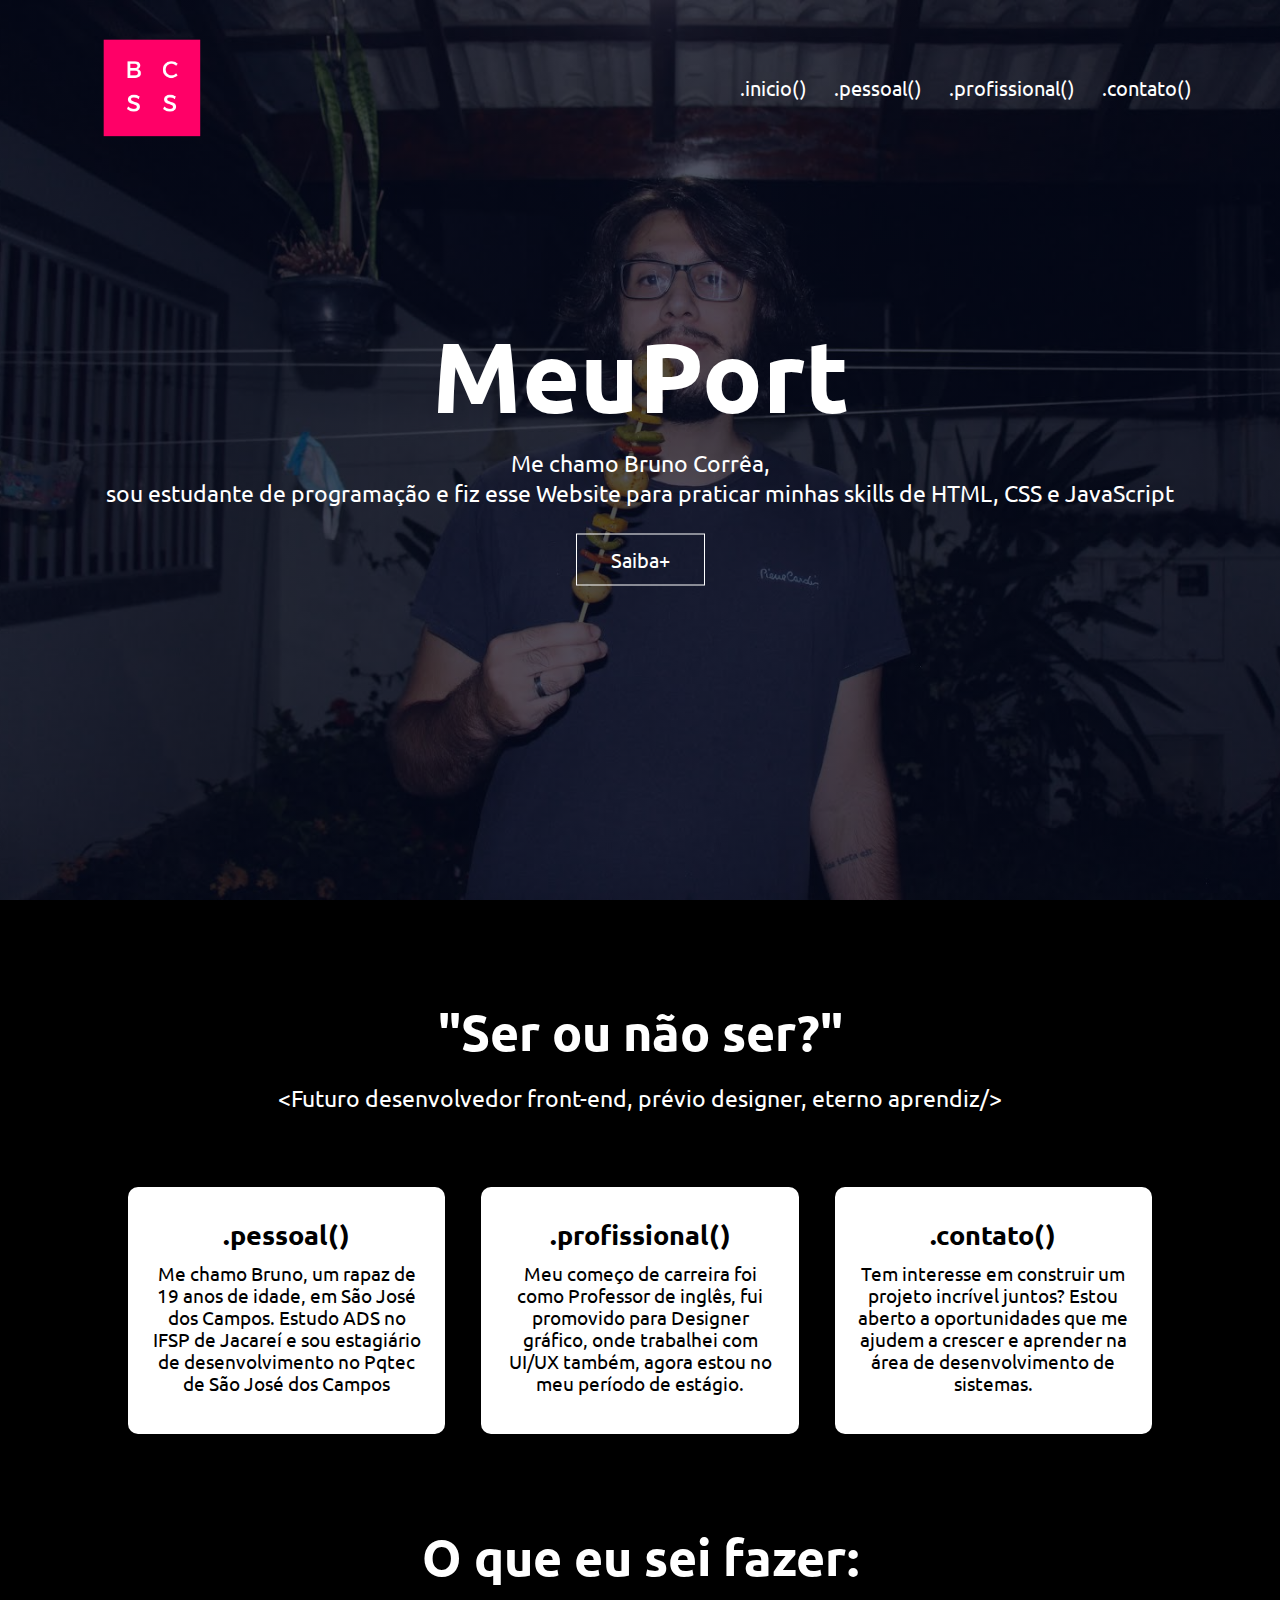
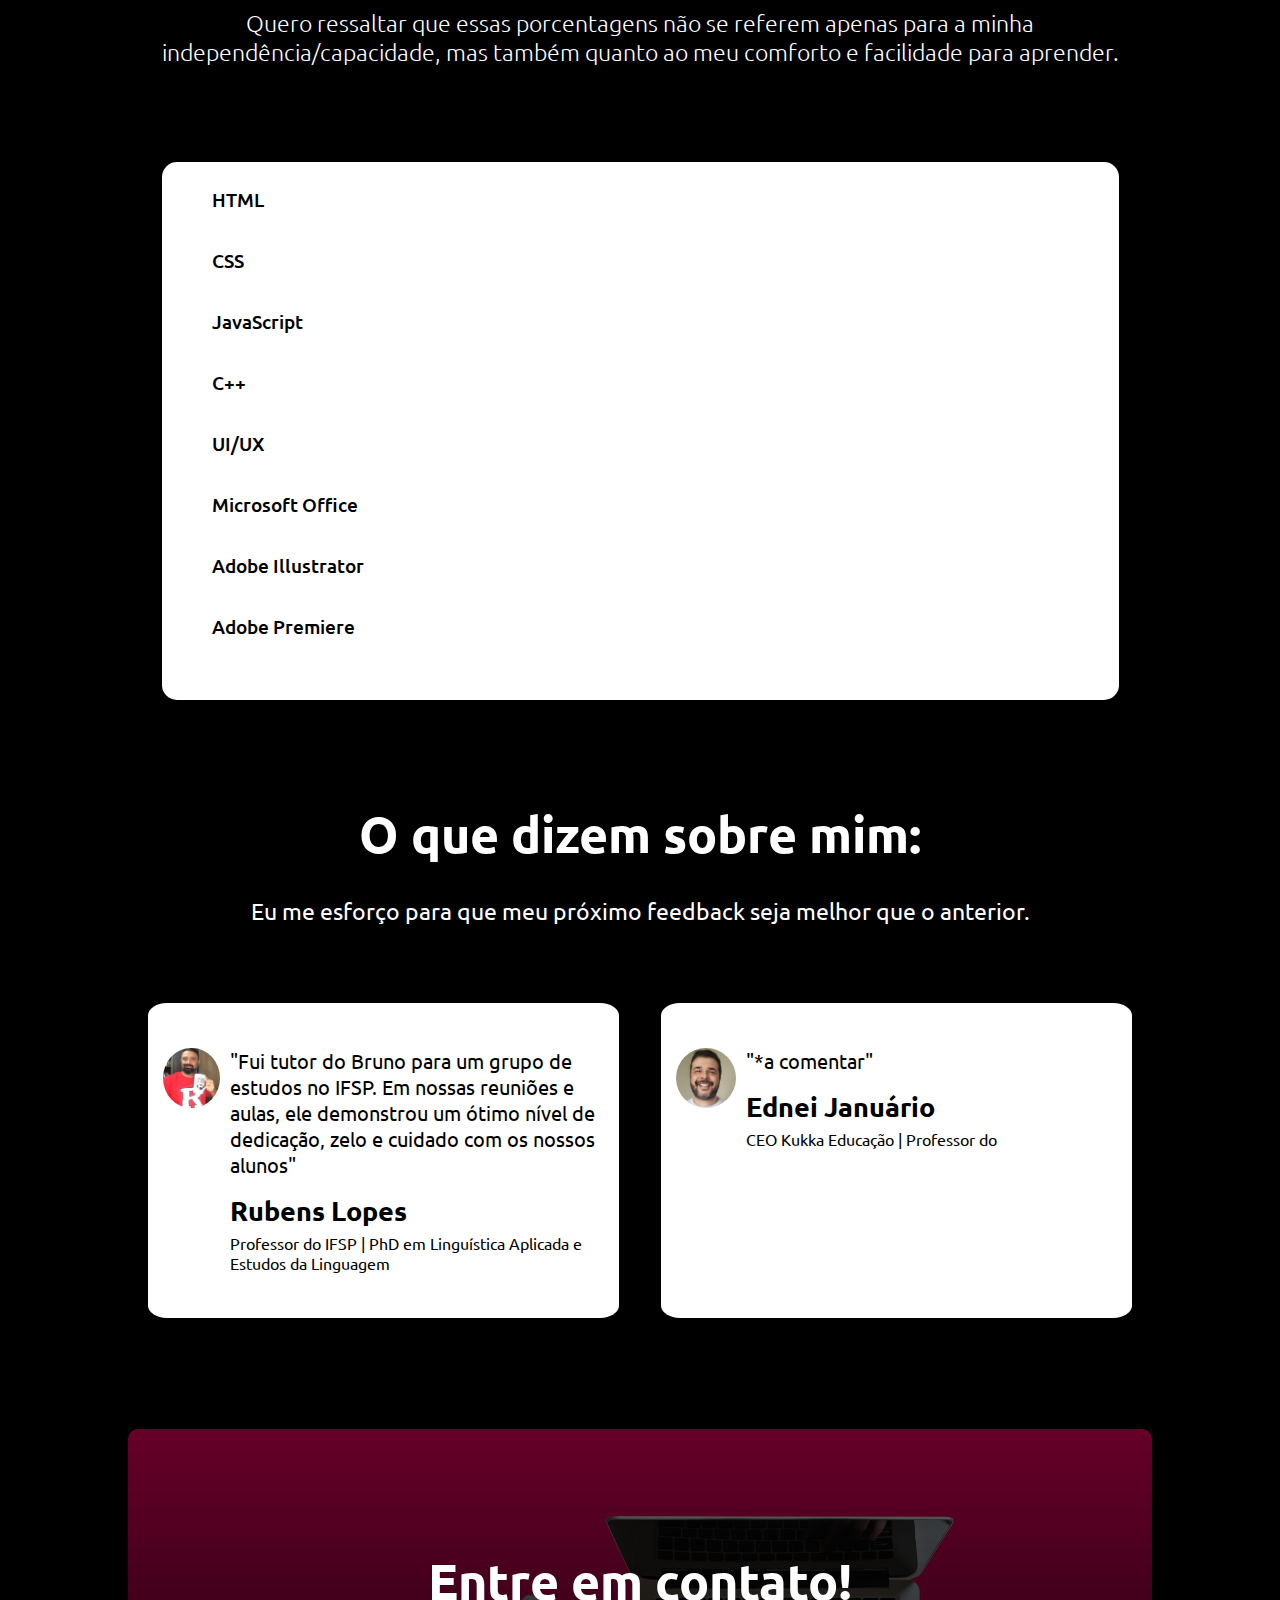
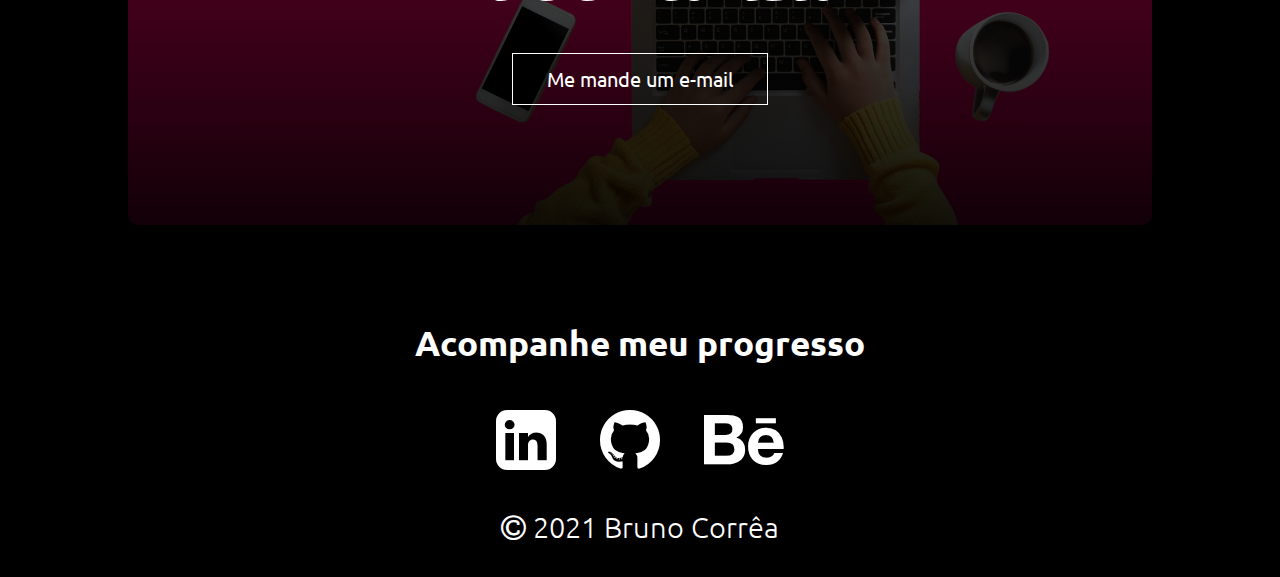
==== index.html @ 5e895e20 "portfolio v1" ====
<!DOCTYPE html>
<head>
    <meta name="viewport" content="with=device-width, initial-scale:1.0">
    <meta charset="UTF-8">
    <title>MeuPort - Início</title>
    <link rel="stylesheet" href="style.css">
    <link rel="stylesheet" href="responsive.css">
    <link rel="preconnect" href="https://fonts.googleapis.com">
    <link rel="preconnect" href="https://fonts.gstatic.com" crossorigin>
    <link href="https://fonts.googleapis.com/css2?family=Ubuntu:ital,wght@0,300;0,400;0,500;0,700;1,300;1,400;1,500;1,700&display=swap" rel="stylesheet">  
    <link rel="stylesheet" href="https://stackpath.bootstrapcdn.com/font-awesome/4.7.0/css/font-awesome.min.css">
</head>
<body>
    <section class="header">
        <nav>
            <a href="index.html"><img src= "images/logo.png"></a>
            <div class="nav-links" id ="navLinks">   <!-- id com L maiusculo -->
                <i class="fa fa-times" onclick="hideMenu()"></i>
                <ul>
                    <li><a href="index.html">.inicio()</a></li>
                    <li><a href="pessoal.html">.pessoal()</a></li>
                    <li><a href="profissional.html">.profissional()</a></li>
                    <li><a href="contato.html">.contato()</a></li>
                </ul>
            </div>
            <i class="fa fa-bars" onclick="showMenu()"></i>
        </nav>
    <div class="Principal">
            <h1>MeuPort</h1>
            <p> Me chamo Bruno Corrêa, <br>sou estudante de programação e fiz esse Website para praticar minhas skills de HTML, CSS e JavaScript</p>
            <a href="#Intro" class="hero-btn">Saiba+</a>
    </div>
</section>

<!-- seção intro  -->


<section class="intro" id="Intro">
    <div class="fade-in">

    <h1>"Ser ou não ser?"</h1>
    <span>&ltFuturo desenvolvedor front-end, prévio designer, eterno aprendiz/&gt</span>
    

    <div class="row">
        <div class="intro-coluna">
            <h3>
                .pessoal()
                <p>Me chamo Bruno, um rapaz de 19 anos de idade, em São José dos Campos. Estudo ADS no IFSP de Jacareí e sou estagiário de desenvolvimento no Pqtec de São José dos Campos</p>
            </h3>
        </div>
        <div class="intro-coluna">
            <h3>
                .profissional()
                <p>Meu começo de carreira foi como Professor de inglês, fui promovido para Designer gráfico, onde trabalhei com UI/UX também, agora estou no meu período de estágio.</p>
            </h3>
        </div>
        <div class="intro-coluna">
            <h3>    
                .contato()
                <p>Tem interesse em construir um projeto incrível juntos? Estou aberto a oportunidades que me ajudem a crescer e aprender na área de desenvolvimento de sistemas.</p>
            </h3>
        </div>
    </div>
</div>

</section>


<!--------- BARRA HABILIDADES --------->

<section class="set-bar">
    
    <div class="fade-in">

        <div>
            <h1>O que eu sei fazer:</h1>
        <p>Quero ressaltar que essas porcentagens não se referem apenas para a minha<br>independência/capacidade, mas também quanto ao meu comforto e facilidade para aprender.</p>
        </div>
    
    <div class = "full-bar">

        <div class = "bar">
            <div class="data">
                <span>HTML</span>
            </div>
            <div class="linha html"><span></span></div>
        </div>

        <div class = "bar">
            <div class="data">
                <span>CSS</span>
            </div>
            <div class="linha css"><span></span></div>
        </div>

        <div class = "bar">
            <div class="data">
                <span>JavaScript</span>
            </div>
            <div class="linha js"><span></span></div>
        </div>

        <div class = "bar">
            <div class="data">
                <span>C++</span>
            </div>
            <div class="linha cpp"><span></span></div>
        </div>

        <div class = "bar">
            <div class="data">
                <span>UI/UX</span>
            </div>
            <div class="linha uiux"><span></span></div>
        </div>

        <div class = "bar">
            <div class="data">
                <span>Microsoft Office</span>
            </div>
            <div class="linha office"><span></span></div>
        </div>

        <div class = "bar">
            <div class="data">
                <span>Adobe Illustrator</span>
            </div>
            <div class="linha illustrator"><span></span></div>
        </div>

        <div class = "bar">
            <div class="data">
                <span>Adobe Premiere</span>
            </div>
            <div class="linha premiere"><span></span></div>
        </div>

    </div>

</div>

</section>

<section class="reviews">
    <div class="fade-in">

        <div class="title">
        <h1>O que dizem sobre mim:</h1>
        <p><br>Eu me esforço para que meu próximo feedback seja melhor que o anterior.</p>

        </div>
        <div class="row">

            <div class="coluna-review">
                <img src="images/review1.png">
                <div>
                    <p>"Fui tutor do Bruno para um grupo de estudos no IFSP. Em nossas reuniões e aulas, ele demonstrou um ótimo nível de dedicação, zelo e cuidado com os nossos alunos"</p>
                    <h3>Rubens Lopes</h3>
                    <h4>Professor do IFSP | PhD em Linguística Aplicada e Estudos da Linguagem</h4>
                </div>
            </div>

            <div class="coluna-review">
                <img src="images/review2.png">
                <div>
                    <p>"*a comentar"</p>
                    <h3>Ednei Januário</h3>
                    <h4>CEO Kukka Educação | Professor do  </h4>
                </div>
            </div>

        </div>
    </div>
        </section>

<!------  Contato com botão -------->

<section class="cta">

        <div class="fade-in">

            <div class="cta1">
                <h1>Entre em contato!</h1>
                <a href="" class="hero-btn">Me mande um e-mail</a>
            </div>

        </div>

</section>


<!-------- footer ---------->

<section class="footer">

    <div class="fade-in">
        <div class="footer1">
        <h4>Acompanhe meu progresso</h4>
        </div>

        <div class="icons">
            <a href="https://www.linkedin.com/in/brunociao/"><i class="fa fa-linkedin-square"></i></a>
            <a href="https://github.com/brinobruno"><i class="fa fa-github"></i></a>
            <a href="https://www.behance.net/brunobrino"><i class="fa fa-behance"></i></a>
        </div>
        <div class="end">
            <p><i class="fa fa-copyright"></i>  2021 Bruno Corrêa</p>
        </div>
    </div>

</section>


<!-- Js para setar o menu p direita -->

<script>
    
    var navLinks = document.getElementById("navLinks");

    function showMenu () {
        navLinks.style.right = "0"
    }

    function hideMenu () {
        navLinks.style.right = "-400px"
    }

</script>

<script>

    const faders = document.querySelectorAll('.fade-in')

    const appearOptions = {
        threshold: 1,
        rootMargin: "0px 0px 450px 0px"   /* antes: 350 */
    }

    const appearOnScroll = new IntersectionObserver(function(entries, appearOnScroll) {
        entries.forEach(entry => {
            if(!entry.isIntersecting) {
                return
            } else {
                entry.target.classList.add('appear')
                appearOnScroll.unobserve(entry.target)
            }
        })
    }, appearOptions)

    faders.forEach(fader => {
        appearOnScroll.observe(fader)
    })

</script>

</body> 
</html>
---- style.css ----
*{
    margin: 0;
    padding: 0;
    font-family: 'Ubuntu', sans-serif;
}

body {
    background-color: black;
}

.header{
    min-height: 100vh;  /*responsividade*/
    width: 100%;
    background-image: linear-gradient(rgba(4,9,30,0.7), rgba(4, 9, 30, 0.7)), url(images/background-image.JPG);
    background-position: center;
    background-size: cover;
    position: relative;
}

nav {
    display: flex;
    padding: 1% 6%;
    justify-content: space-between;
    align-items: center;
}

nav img{
    width: 150px;
}

.nav-links {
    flex: 1;
    text-align: right;
}

.nav-links ul li {
    list-style: none;
    display: inline-block; /*horizontal*/
    padding: 8px 12px;
    position: relative;
}

.nav-links ul li a {
    color: #fff;
    text-decoration: none;
    font-size: 20px;
}

.nav-links ul li::after { /*settando hover*/
    content: '';
    width: 0%; /*nao aparecer*/
    height: 2px;
    background: #FF0067;     /* main color */ 
    display: block;
    margin: auto;
    transition: 0.5s;
 }

 .nav-links ul li:hover::after {
    width: 100%;
 }

 .Principal {
    font-family: 'Ubuntu', sans-serif;
    position: absolute;
    width: 90%;
    top: 50%;
    left: 50%;
    color: #fff;
    transform: translate(-50%, -50%);
    text-align: center;
 }

 html, body{
    overflow-x: hidden;    /* problema da barra branca no responsivo */
}

html {
    scroll-behavior: smooth;
}

 .Principal h1 {
     font-family: 'Ubuntu', sans-serif;
     font-size: 100px;
 }

 .Principal h1:hover {
    font-size: 100px;
    color: #FF0067;
    transition: 0.7s;
    display: inline-block; /*para nao pegar hover nas laterais*/
}

 .Principal p {
     margin: 10px 0 26px; /* top  /  right-left  /  bottom */
     font-size: 23px;
     color: white;
 }

.hero-btn {
    display: inline-block;
    text-decoration: none;
    color: #fff;
    border: 1px solid #fff;
    padding: 12px 34px;
    font-size: 20px;
    background: transparent;
    position: relative;
    cursor: pointer;
}

.hero-btn:hover {
    transition: 0.7s;
    border: 1px solid #FF0067;
    background-color: #f30162;
}

nav .fa {
    display: none;      /*apenasmobile*/
}

.fade-in {
    opacity: 0;
    transition: opacity 250ms ease-in;
}

.fade-in.appear {
    opacity: 1;
}



 /*---- intro ----*/


 .intro {
     width: 80%;
     height: 100%;
     margin: auto;
     text-align: center;
     padding-top: 100px;
 }

 .intro h1 {
     color: white;
     font-size: 50px;
     font-weight: 600;
     padding-bottom: 23px;
 }

 .intro span {
     font-size: 23px;
     font-weight: 400;
     line-height: 22px;
     padding: 10px;
     color: white;
 }

 .row {
     margin-top: 5%;
     display: flex;
     justify-content: space-between;        /* OU flex-direction: row; */
     padding-top: 26px;
 }

 .row p {
    font-size: 19.3px;
     font-weight: 400;
     line-height: 22px;
     padding: 10px;
 }
 

 .intro-coluna {
     flex-basis: 31%;
     background: #ffffff;
     border-radius: 10px;
     margin-bottom: 5%;
     padding: 25px 12px;
     box-sizing: border-box;
     transition: 0.5s;
 }

 h3 {
     font-size: 27px;
     text-align: center;
     font-weight: 600;
     margin: 5px 0;
 }

 .intro-coluna:hover {
    background: #d80559;
    color: white;
 }

 .curto {
     display: none;
 }


 /* ----------------------- BARRA HABILIDADES ---------------------- */

.set-bar {
    padding: 40px;
    display: grid;
    place-items: center;
    margin-bottom: -3%;
}
.set-bar h1 {
    color: white;
    text-align: center;
    font-size: 50px;
    padding-bottom: 2%;
    font-weight: 600;
}

.set-bar p {
    color: white;
    text-align: center;
    font-size: 23px;
    padding-bottom: 10%;
    font-weight: 300;
}


 .full-bar {
     align-items: center;
     border-radius: 15px;
     padding: 25px 30px;
     background: #ffffff;
     box-shadow: 5px 5px 10px rgba(0, 0, 0, 0.3);
 }

 
.full-bar .bar {
    margin: 20px;  /*30*/
}

.full-bar .bar:first-child{
    margin-top: 0px;
  }

.full-bar .bar .data {
    margin-bottom: 5px;
}

.full-bar .bar .data span {
    font-size: 19px;
    font-weight: 500;   
}

.full-bar .bar .linha {
    position: relative;
    height: 10px;
    width: 100%;
    background: #f0f0f0;
    transform: scaleX(0);
    transform-origin: left;
    box-shadow: inset 0px 1px 1px rgba(0, 0, 0, 0.1), 0px 1px rgba(red, green, blue, 0.8);
    animation: animate 1s cubic-bezier(1,0,0.5,1) forwards;
    animation-duration: 7s;
    animation-iteration-count: infinite;
    animation-timing-function:cubic-bezier(.14,1.32,0,.86);
}

.bar .linha span {
    height: 100%;
    width: 100%;
    background: #FF0067;
    position: absolute;
    border-radius: 10px;
}

@keyframes animate {
    100% {
        transform: scaleX(1);
    }
}

.linha.html span {
    max-width: 60%;
}

.linha.css span {
    width: 70%;
}

.linha.js span {
    max-width: 40%;
}

.linha.cpp span {
    max-width: 60%;
}

.linha.uiux span {
    max-width: 70%;
}

.linha.office span {
    max-width: 90%;
}

.linha.illustrator span {
    max-width: 85%;
}

.linha.premiere span {
    max-width: 80%;
}

.bar .linha span::before {
    position: absolute;
    content: "";
    height: 0;
    right: 0;
    top: -10%;
    width: 0;
    border: 7px solid transparent;
    border-bottom-width: 0px;
    border-right-width: 0px;
    border-top-color: #000;
}

.bar .linha span::after {
    position: absolute;
    right: 0;
    top: -28%;  
    color:#fff;
    font-size: 1.2rem;
    font-weight: 400;
    padding: 1px 8px;
    border-radius: 3px;

}

.linha span::after {
    position: absolute;
    right: 0;
    top: -28%;
    background: #000;
    color:#fff;
    font-size: 15px;
    font-weight: 400;
    padding: 0px 8px;
    border-radius: 3px;

}

.linha.html span::after {
    content: "60%";
}

.linha.css span::after {
    content: "70%";
}

.linha.js span::after {
    content: "40%";
}

.linha.cpp span::after {
    content: "60%";
}

.linha.uiux span::after {
    content: "70%";
}

.linha.office span::after {
    content: "90%";
}

.linha.illustrator span::after {
    content: "85%";
}

.linha.premiere span::after {
    content: "80%";
}


/* -------------- REVIEW ------------------*/



.reviews {
    width: 80%;
    margin: auto;
    padding-top: 100px;
    text-align: center;
}

.coluna-review {
    flex-basis: 44%;
    border-radius: 4%;
    margin: 0 2% 5% 2%;
    text-align: left;
    background: #ffffff;
    padding: 45px 10px;
    cursor: pointer;
    display: flex;
    transition: 1s;
}

.coluna-review img {
    height: 60px;
    margin-left: 5px;
    margin-right: 30px;
    border-radius: 50%;
  }

.title h1 {
    color: white;
    font-size: 50px;
}

.coluna-review p {
    font-size: 24px;
    padding: 0;
    line-height: 130%;
}

.coluna-review h3 {
    margin-top: 15px;
    text-align: left;
}

.coluna-review h4 {
    font-weight: 400;
}

.coluna-review:hover {
    background: #cf0757;
    color: white;
}

.title p {
    color: white;
    font-size: 23px;
}

/* ----------- contato --------- */

.cta1 {
    margin: 60px auto;
    width: 80%;
    background-image: linear-gradient(rgba(0, 0, 0, 0.6),rgba(0, 0, 0, 0.93)), url(images/contact-section1.png);
    background-position: center;
    background-size: cover;
    border-radius: 10px;
    text-align: center;
    padding: 120px 0;
}

.cta1 h1 {
    font-size: 50px;
    color: white;
    margin-bottom: 40px;
    padding: 0;
}

/* --------------- footer ----------------- */


.footer {
    width: 100%;
    text-align: center;
    padding: 30px 0;
    margin-bottom: 2px;
}

.footer1 h4 {
    color: white;
    font-size: 27px;
    margin-bottom: 17px;
    margin-top: 6px;
    font-weight: 600;
}

.end p {
    color: white;
    font-size: 19px;
    font-weight: 300;
}

.icons .fa {
    font-size: 35px;
    color: #fff;
    margin: 0 20px;
    cursor: pointer;
    padding-top: 23px;
    padding-bottom: 34px;
    transition: 0.4s;
}

.icons .fa:hover {
    color: #b10147;
    font-size: 40px;
}


/*-------------------- contato pagina --------------------*/

.contact-header{
    min-height: 100vh;  /*responsividade*/
    width: 100%;
    background-image: linear-gradient(rgba(4,9,30,0.9), rgba(4, 9, 30, 0.8)), url(images/background-image.JPG);
    background-position: center;
    background-size: cover;
    position: relative;
}

.location1 {
    width: 80%;
    margin: auto;
    padding: 80px 0;
}


.location1 iframe {
    width: 100%;
}

.contact-form {
    padding-top: 5%;
    width: 80%;
    margin: auto;
}

.contact-col div .fa {
    font-size: 28px;
    color: #b10147;
    margin: 10px;
}

.contact-col div h5 {
    font-size: 16px;
    margin-bottom: -1px;
    color: rgb(255, 255, 255);
    font-weight: 400;
}

.contact-col div {
    display: flex;
    flex-basis: 48%;
}

.hero-btn-pink {
    display: inline-block;
    text-decoration: none;
    color: #FF0067;
    border: 1px solid #FF0067;
    padding: 12px 34px;
    font-size: 20px;
    background: transparent;
    position: relative;
    cursor: pointer;
}

.hero-btn-pink:hover {
    transition: 0.7s;
    border: 1px solid #FF0067;
    background-color: #FF0067;
    color: #fff;
}

.contact-col1 input {
    font-size: 13px;
    width: 100%;
    padding: 15px;
    margin-bottom: 17px;
    outline: none;
    border: 1px solid rgb(192, 190, 190);    
}

.contact-col1 textarea {
    font-size: 13px;
    padding: 15px;
    width: 100%;
    outline: none;
    margin-bottom: 17px;
    border: 1px solid rgb(192, 190, 190); 
}

.contact-col1 {
    margin-left: 6%;
}

.contact-col1 div .fa {
    font-size: 26px;
    color: #b10147;
    margin: 10px;
    
}

.contact-col1 div h5 {
    font-size: 20px;
    margin-bottom: -1px;
    color: rgb(255, 255, 255);
    font-weight: 400;
}

.row1 {
    display: flex;
}

.title-contact {
    color: white;
    text-align: center;
    font-size: 38px;
    padding-bottom: 6%;
}

/*-----------------pessoal-------------*/

.pessoal-title {
    color: white;
    font-size: 26px;
    text-align: center;
    padding: 10%;
}

.content {
    max-width: 60%;
    margin: 0 10% 16% 10%;
}

.content img {
    width: 450px;
    float: left;
    margin-right: 2%;
    margin-left: 12%;
    border-radius: 10% 10% 10% 10%;
}

.content p {
    color: white;
    font-size: 23px;
    line-height: 30px;
}

.bruno-sop img {
    float: right;
    padding-left: 2%;
}

#BrunoSop {
    width: 80%;
    padding-left: 20%;
}

#BrunoSop img {
    border-radius: 10% 10% 10% 10%;
    margin-left: 0.5%;
}

#BrunoSop p {
    color: white;
    text-align: right;
    padding-left: 4%;
    font-size: 23px;
    line-height: 30px;
}

#BrunoSop h2 {
    color: white;
    text-align: right;   
}

.content h2 {
    color: white;
    font-size: 35px;
    padding-bottom: 2%;
}

/* --------------------artists------------*/

.artists {
    width: 80%;
    margin: auto;
    text-align: center;
}

.artist-title h1 {
    color: white;
    font-size: 45px;
    width: 80%;
    margin: auto;
    text-align: center;
}

.artist-title p {
    color: white;
    padding-bottom: 1%;
    font-size: 23px;
    font-weight: 400;
    width: 80%;
    margin: auto;
    text-align: center;
}

.music-col {
    flex-basis: 32%;
    border-radius: 10px;
    margin-bottom: 30px;
    position: relative;
    overflow: hidden;
    cursor: pointer;
}

.music-col img {
    width: 100%;
    display: block;
}

.layer {
    background: transparent;
    height: 100%;
    width: 100%;
    position: absolute;
    top:0;
    left: 0;
    transition: 0.6s;
}

.layer:hover {
    background: rgba(235, 3, 61, 0.6);
}

.layer h3 {
    width: 100%;
    font-weight: 500;
    color: white;
    font-size: 26px;
    bottom: 0;
    left: 50%;
    transform: translateX(-50%);
    position: absolute;
    opacity: 0;
    transition: 0.5s;
}

.layer:hover h3 {
    bottom: 49%;
    opacity: 1;
}

/* gallery */

.galeria h1 {
    color: white;
    font-size: 45px;
    width: 80%;
    margin: auto;
    text-align: center;
    padding-top: 4%;
}

.galeria p {
    color: white;
    padding-bottom: 4%;
    font-size: 23px;
    font-weight: 400;
    width: 80%;
    margin: auto;
    text-align: center;
}

.gallery {
    position: relative;
    height: auto;
    width: 80%;
    margin: auto;
    padding: 45px 0;
    display: grid;
    grid-template-columns: auto auto auto auto;    /* quantia de colunas desejadas */
    grid-gap: 2vmin;
    grid-auto-flow: dense;
}

.gallery img {
    position: relative;
    height: 100%;
    width: 100%;
    overflow:hidden;
    border-radius: 8%;
    filter: brightness(0.5) grayscale(0.8);
    transition: 0.4s ease-in-out;
    cursor: pointer;
    box-shadow: 0px 3px 3px rgba(0, 0, 0, 0.4);
}

.gallery img:hover {
    filter: brightness(1) grayscale(0);
}

/*                                 PROFISSIONAL                    */
.timeline {
    display: flex;
    margin: 0 auto;
    flex-wrap: wrap;
    flex-direction: column;
    max-width: 800px;
    position: relative;
  }

.timeline__content-title {
    font-weight: normal;
    font-size: 3.2rem;
    margin: -10px 0 0 0;
    transition: 0.4s;
    padding: 0 5px;
    box-sizing: border-box;
    color: #fff;
  }

.timeline__content-desc {
    margin: 10px;
    font-size: 1.2rem;
    box-sizing: border-box;
    color: rgba(255, 255, 255, .7);
    font-weight: normal;
    line-height: 25px;
  }

.timeline:before {
    position: absolute;
    left: 50%;
    width: 2px;
    height: 100%;
    margin-left: -1px;
    content: "";
    background: rgba(255, 255, 255, .07);
  }
  
.timeline-item {
    padding: 100px 0;       /***/
    opacity: 0.3;
    filter: blur(2px);
    transition: 0.5s;
    box-sizing: border-box;
    width: calc(50% - 40px);
    display: flex;
    position: relative;
    transform: translateY(-80px);
  }

.timeline-item:before {
    content: attr(data-text);
    letter-spacing: 3px;
    width: 100%;
    position: absolute;
    color: rgba(255, 255, 255, .5);
    font-size: 20px;
    border-left: 2px solid rgba(255, 255, 255, .5);
    top: 70%;
    margin-top: -5px;
    padding-left: 15px;
    opacity: 0;
    right: calc(-100% - 56px);
  }
  
.timeline-item:nth-child(even) {
    align-self: flex-end;
  }

.timeline-item:nth-child(even):before {
    right: auto;
    text-align: right;
    left: calc(-100% - 56px);
    padding-left: 0;
    border-left: none;
    border-right: 2px solid rgba(255, 255, 255, .5);
    padding-right: 15px;
  }

.timeline-item--active {
    opacity: 1;
    transform: translateY(0);
    filter: blur(0px);
  }

.timeline-item--active:before {
    top: 43%;
    transition: 0.3s all 0.2s;
    opacity: 1;
  }

.timeline-item--active .timeline__content-title {
    margin: 10px 0 20px 0;
  }
  
.timeline__img {
    max-width: 100%;
    box-shadow: 0 10px 15px rgba(0, 0, 0, .4);
  }

.timeline-container {
    width: 100%;
    position: relative;
    padding: 80px 0;
    transition: 0.3s ease 0s;
    background-attachment: fixed;
    background-size: cover;
  }

.timeline-container:before {
    position: absolute;
    left: 0;
    top: 0;
    width: 100%;
    height: 100%;
    background: rgba(0,0,0,0.6);
    content: "";
  }

.timeline-header {
    margin-top: 100px;
    width: 100%;
    text-align: center;
    margin-bottom: 130px;
    position: relative;
  }

.timeline-header__title {
    color: #fff;
    font-size: 4rem;
    margin: 0;
  }

.timeline-header__subtitle {
    color:white;
    font-size: 1.6rem;
    font-weight: 400;
    margin: 10px 0 0 0;
  }

.demo-footer {
    padding: 60px 0;
    text-align: center;
  }

.demo-footer a {
    color: #999;
    display: inline-block;
  }

.education {
    display: flex;
    flex-direction: column;
    align-content: center;
    align-items: center;
}

.education h2 {
    padding-top: 3%;
    padding-bottom: 0%;
    color: white;
    font-size: 3rem;
}

.education img {
    width: 550px;
    padding-top: 5%;
    padding-bottom: 2%;
}

.education p {
    color: white;
    font-size: 1.3rem;
    font-weight: 400;
    text-align: center;
    line-height: 200%;
    margin-bottom: 6%;
}

.set-bar1 {
    padding: 40px;
    display: grid;
    place-items: center;
    margin-bottom: 0%;
}
.set-bar1 h1 {
    color: white;
    text-align: center;
    font-size: 50px;
    padding-bottom: 2%;
    font-weight: 600;
}

.set-bar1 p {
    color: white;
    text-align: center;
    font-size: 23px;
    padding-bottom: 10%;
    font-weight: 300;
}
---- responsive.css ----
@media (max-device-width: 700px) {
    .Principal h1 {
        font-size: 120px;
    }

    nav img{
        padding-top: 25px;
        width: 200px;
    }

    .nav-links li a {
        font-size: 300px;
    }

    .Principal p {
        font-size: 40px;
    }

    .hero-btn {
        border: 2px solid #fff;
        padding: 22px 50px;
        font-size: 35px;
    }
    .nav-links ul li {
        display:block;
        font-size: 100px;
    }

    .nav-links ul li a {
        font-size: 55px;
        padding-left: 12px;
    }

    .nav-links {
        position: absolute;
        background: #FF0067;
        height: 100vh;
        width: 400px;
        top: 0;
        right: -400px;
        text-align: left;
        z-index: 2;
        transition: 1s;
          
    }
    nav .fa {                   /* cross mobile */
        display: block;
        color: white;
        margin: 20px;
        padding-top: 20px;
        font-size: 50px;
        cursor: pointer;
    }
    
    .nav-links ul {
        padding: 3px;

    }

}

@media (max-device-width) {
    .fade-in.fade-in.appear{
    opacity: 1;
    }
}

@media (max-device-width: 700px) {
    .row {
        flex-direction: column;
        margin: 0 -5%;
        padding-top: 90px;
        padding-bottom: 30px;
     }

    .intro h1 {
        font-size: 80px;
        padding-bottom: 13px;
     }

     .intro p {
         font-size: 40px;
         padding: 30px;
         line-height: 1.3;
         font-weight: 400;
     }
     .intro-coluna {
         padding: 28px;
     }

     h3 {
         font-size: 44px;
     }

    .intro span {
         font-size: 39px;
         line-height: 1.3;
     }
     
 }

 @media (max-width: 700) {
    .set-bar h1 {
        color: blue;
    }
}

@media (max-device-width: 700px) {
    .coluna-review img {
        height: 70px;
        margin-left: 0px;
        margin-right: 15px;
    }
}

@media (max-device-width: 700px) {
    .cta1 h1 {
        font-size: 24px; 
    }
    .cta1 {
    background-image: linear-gradient(rgba(0, 0, 0, 0.6),rgba(0, 0, 0, 0.93)), url(images/contact-section2.png);
    }
}


@media (max-device-width: 1400px) {
    .title-contact {
        font-size: 37px;
    }
    .row1 {
        display: block;
    }
    .contact-col1 input {
        font-size: 30px;
        border: 1px solid rgb(165, 164, 164);
    }
    .contact-col1 textarea {
        font-size: 30px;
        border: 1px solid rgb(165, 164, 164);
    }
    .contact-col1 div .fa {
        font-size: 60px;
    }
    .contact-col div h5 {
        font-size: 29px;
        padding-bottom: 4%;
    }
    .contact-col1 {
        margin-left: 0%;
    }
    .hero-btn-pink {
        font-size: 36px;
    }
    .contact-header{
        min-height: 40vh;
    }
    .footer {
        width: 100%;
        text-align: center;
        padding: 30px 0;
        margin-bottom: 2px;
    }
    
    .footer1 h4 {
        font-size: 35px;
        margin-bottom: 17px;
        margin-top: 6px;
        font-weight: 600;
    }
    
    .end p {
        font-size: 29px;
        font-weight: 300;
    }
    
    .icons .fa {
        font-size: 70px;
        color: #fff;
        margin: 0 20px;
        cursor: pointer;
        padding-top: 23px;
        padding-bottom: 34px;
        transition: 0.4s;
    }
    
    .icons .fa:hover {
        color: #b10147;
        font-size: 40px;
    }
}

@media (max-device-width: 1400px) {
    .content img{
        float: none;
        display: block;
        text-align: center;
        position: relative;
        padding: 2% 0% 2% 0;
        margin: auto;
    }
    .content {
        align-items: center;
        max-width: 100%;
        padding: 0;
    }

    .content h2 {
        text-align: center;
    }

    #BrunoSop h2 {
        text-align: center;
        width: 80%;  
    }

    #Brunosop img {
        width: 100%;
        float: none;
        display: block;
        text-align: center;
        position: relative;
        padding: 0% 0% 2% 0;
        margin-right: 0%;
        margin-left: 0%;
        align-items: center;
    }

    .bruno-sop img {
        float: none;
        padding-left: 0%;
        margin-right: 0%;
    }

    .bruno-sop {
        display: flex;
        flex-direction: column;
        text-align: center;
        align-items: center;
        width: 100%;
    }

    #BrunoSop {
        text-align: center;
        align-items: center;
        max-width: 100%;
        padding: 0% 0% 18% 0;
        margin: auto;
        justify-content: center;
        width: 100%;
}

    #BrunoSop h3 {
        text-align: center;
        width: 100%;
    }

    #BrunoSop p {
        padding-left: 9%;
        padding-right: 14%;
        text-align: left;
    }

    .pessoal-title h1 {
        font-size: 70px;
    }
    .fade-in {
        opacity: 1;                                 /* tirar script */
    }
}

@media (max-device-width: 1000px) {
    .layer h3 {
        font-size: 45px;
    }
}

@media (max-device-width: 1100px) {
    .gallery {  
        display: grid;
        grid-template-columns: auto auto;
    }
}

@media (max-device-width: 350px) {
    .gallery {  
        display: grid;
        grid-template-columns: auto;
    }
    .gallery img {
        filter: brightness(1) grayscale(0);
    }
}

@media (max-device-width: 470px) {
    .galeria p {
        font-size: 18px;
    }
}

@media (max-device-width: 400px) {
    .galeria p {
        font-size: 14px;
    }
    .artist-title p {
        font-size: 20px;
        padding-bottom: 5%;
    }
}

/* timeline */

@media only screen and (max-width: 767px) {
    .timeline:before {
      left: 40px;
    }
  }

@media only screen and (max-width: 767px) {
    .timeline-item {
      align-self: baseline !important;
      width: 100%;
      padding: 0 30px 10px 80px;
      height: 100vh;    /*************/
    }
    .timeline-item:before {
      left: 10px !important;
      padding: 0 !important;
      top: 0px;
      text-align: center !important;
      width: 60px;
      border: none !important;
    }
    .timeline-item:last-child {
      padding-bottom: 0px;
    }
 
  }

@media screen and (max-device-width: 500px) {
    .education h2 {
        font-size: 3.7rem;
    }

    .education p {
        font-size: 2rem;
    }
}

@media screen and (max-device-width: 650px) {
    .timeline__content-desc {
        font-size: 1.5rem;
        line-height: 130%;
    }
}

@media screen and (max-device-width: 500px) {
    .timeline__content-desc {
        font-size: 1.8rem;
        font-weight: 300;
        line-height: 130%;
    }
}

@media screen and (max-device-width: 700px) {
    .coluna-review p {
        font-size: 30px;
        line-height: 130%;
    }
}

@media screen and (max-device-width: 470px) {
    .coluna-review p {
        font-size: 55px;
        line-height: 130%;
    }
}

@media (max-device-width: 380px) {
    .coluna-review p {
        font-size: 95px;
        line-height: 130%;
    }
}

@media screen and (max-device-width: 1600px) {
    .coluna-review p {
        font-size: 20px;
    }

    .coluna-review img {
        margin-right: 10px;
      }
}


@media(hover: hover) and (pointer: fine) {
    .layer:hover h3 {
    bottom: 49%;
    opacity: 1;
    }
}
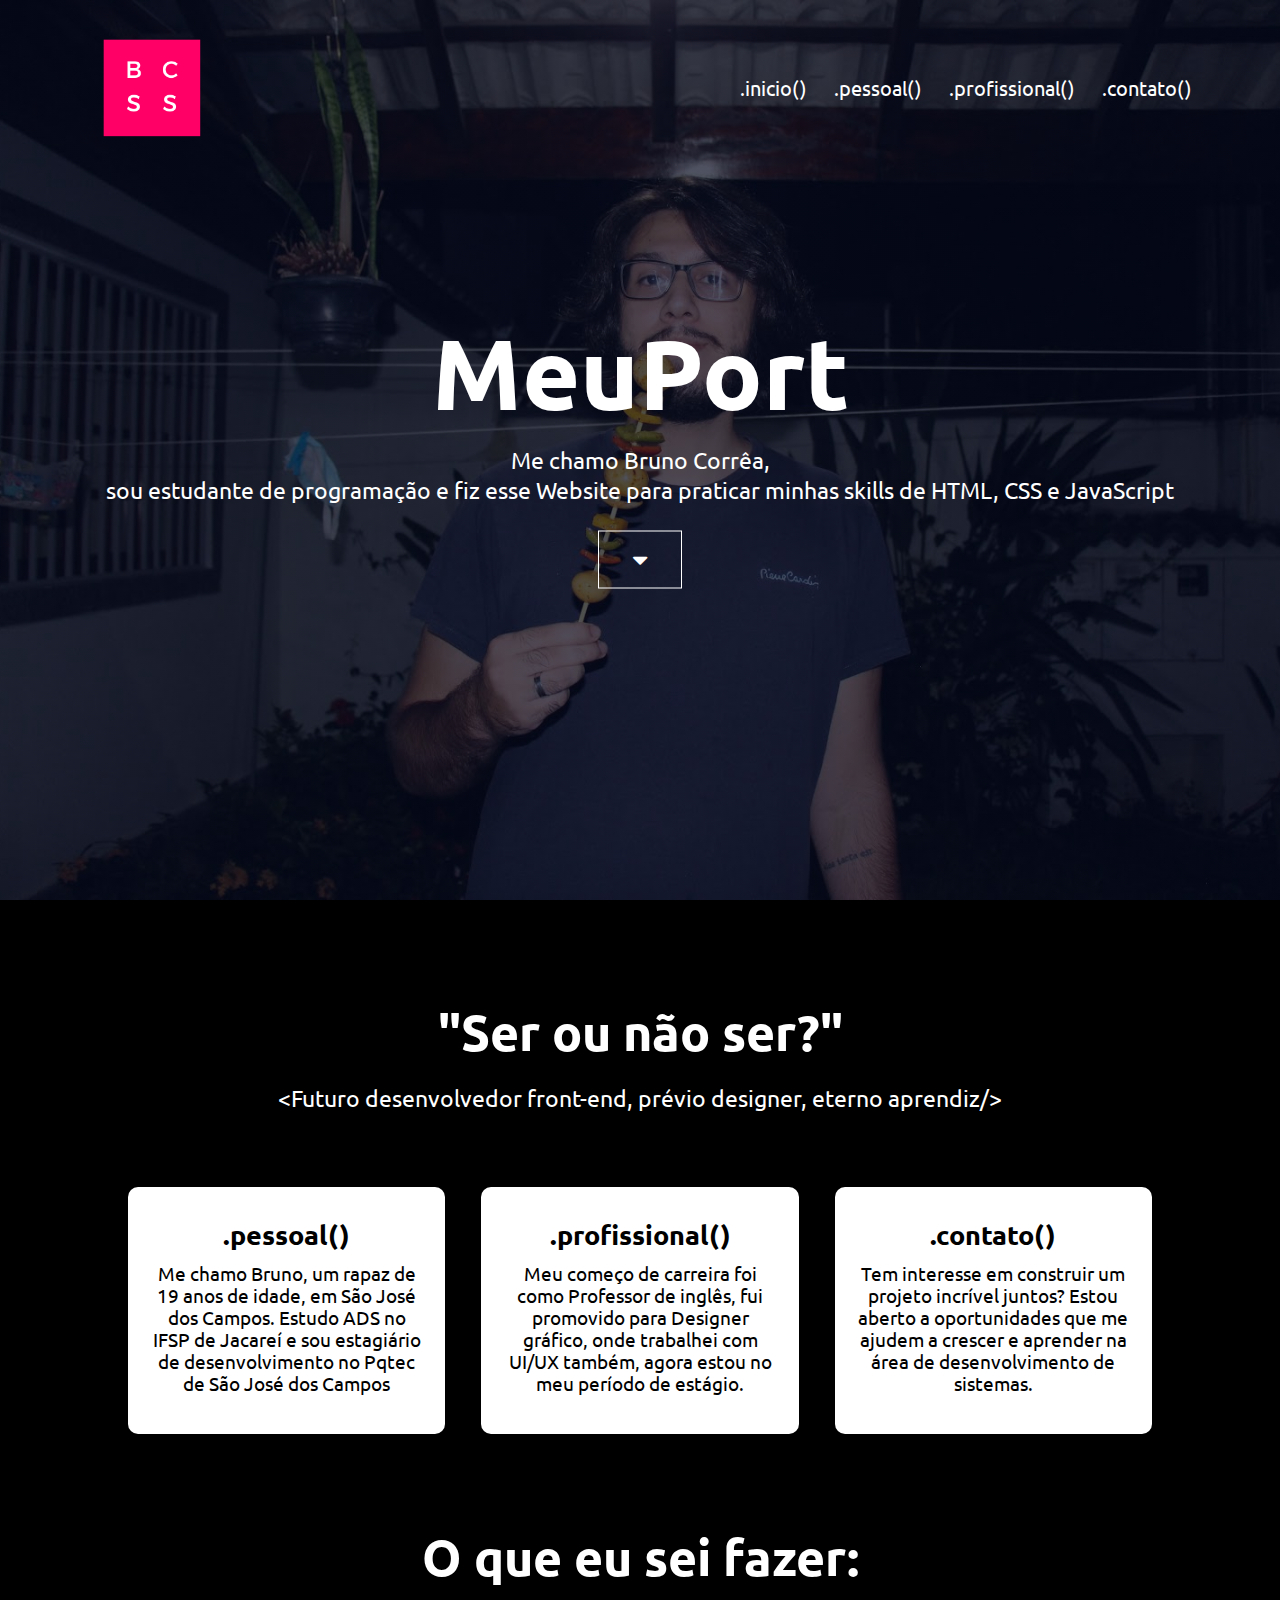
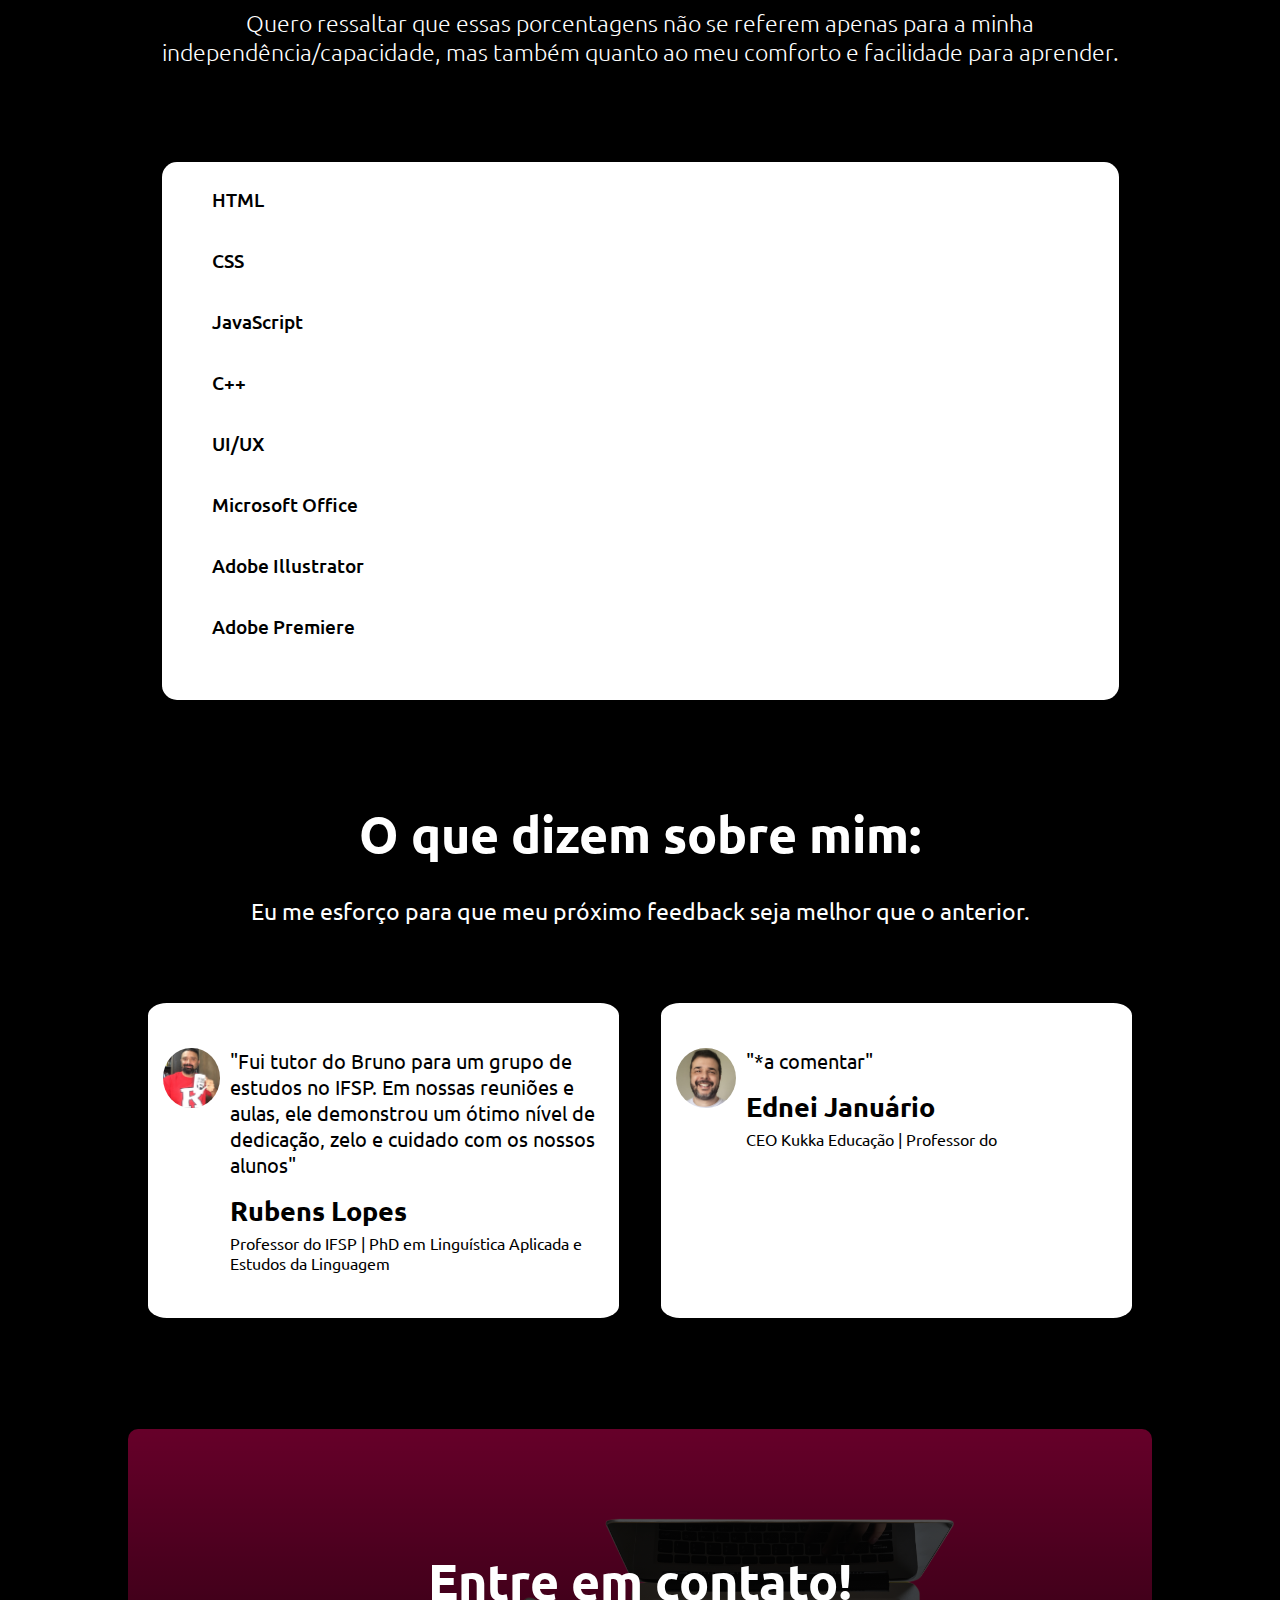
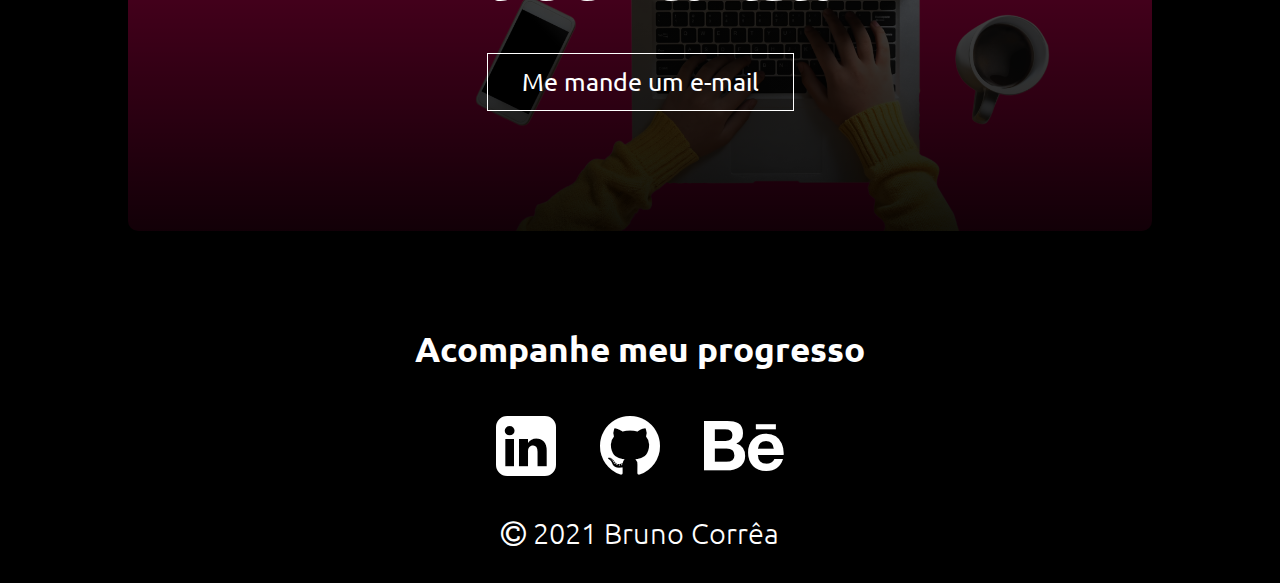
==== commit 15b7e32c: "+responsive" ====
--- a/index.html
+++ b/index.html
@@ -28,7 +28,7 @@
     <div class="Principal">
             <h1>MeuPort</h1>
             <p> Me chamo Bruno Corrêa, <br>sou estudante de programação e fiz esse Website para praticar minhas skills de HTML, CSS e JavaScript</p>
-            <a href="#Intro" class="hero-btn">Saiba+</a>
+            <a href="#Intro" class="hero-btn"><i class="fa fa-caret-down"></i></a>
     </div>
 </section>
 
@@ -182,7 +182,7 @@
 
             <div class="cta1">
                 <h1>Entre em contato!</h1>
-                <a href="" class="hero-btn">Me mande um e-mail</a>
+                <a href="contato.html" class="hero-btn">Me mande um e-mail</a>
             </div>
 
         </div>
--- a/style.css
+++ b/style.css
@@ -103,7 +103,7 @@
     color: #fff;
     border: 1px solid #fff;
     padding: 12px 34px;
-    font-size: 20px;
+    font-size: 25px;
     background: transparent;
     position: relative;
     cursor: pointer;
@@ -503,7 +503,7 @@
 /*-------------------- contato pagina --------------------*/
 
 .contact-header{
-    min-height: 100vh;  /*responsividade*/
+    height: 100vh;  /*responsividade*/
     width: 100%;
     background-image: linear-gradient(rgba(4,9,30,0.9), rgba(4, 9, 30, 0.8)), url(images/background-image.JPG);
     background-position: center;
@@ -760,7 +760,7 @@
 .galeria p {
     color: white;
     padding-bottom: 4%;
-    font-size: 23px;
+    font-size: 28px;
     font-weight: 400;
     width: 80%;
     margin: auto;
--- a/responsive.css
+++ b/responsive.css
@@ -292,14 +292,18 @@
 }
 
 @media (max-device-width: 470px) {
+    .galeria h1 {
+        font-size: 60px;
+    }
     .galeria p {
-        font-size: 18px;
+        font-size: 40px;
+        font-weight: 300;
     }
 }
 
 @media (max-device-width: 400px) {
     .galeria p {
-        font-size: 14px;
+        font-size: 40px;
     }
     .artist-title p {
         font-size: 20px;
@@ -375,9 +379,9 @@
     }
 }
 
-@media (max-device-width: 380px) {
+@media (max-device-width: 390px) {
     .coluna-review p {
-        font-size: 95px;
+        font-size: 300px;
         line-height: 130%;
     }
 }
@@ -399,3 +403,29 @@
     opacity: 1;
     }
 }
+
+@media screen and (max-device-width: 600px) {
+.layer:hover, .layer:active{
+    bottom: 49%;
+    opacity: 1;
+  }
+}
+
+
+@media only screen and (max-width: 500px) {
+    .galeria p {
+        font-size: 40px;
+    }
+}
+
+@media(hover: hover) and (pointer: fine) {
+    layer:hover {
+        background: rgba(235, 3, 61, 0.6);
+    }
+}
+@media(hover: hover) and (pointer: fine) {
+    .layer:hover h3 {
+        bottom: 49%;
+        opacity: 1;
+}
+}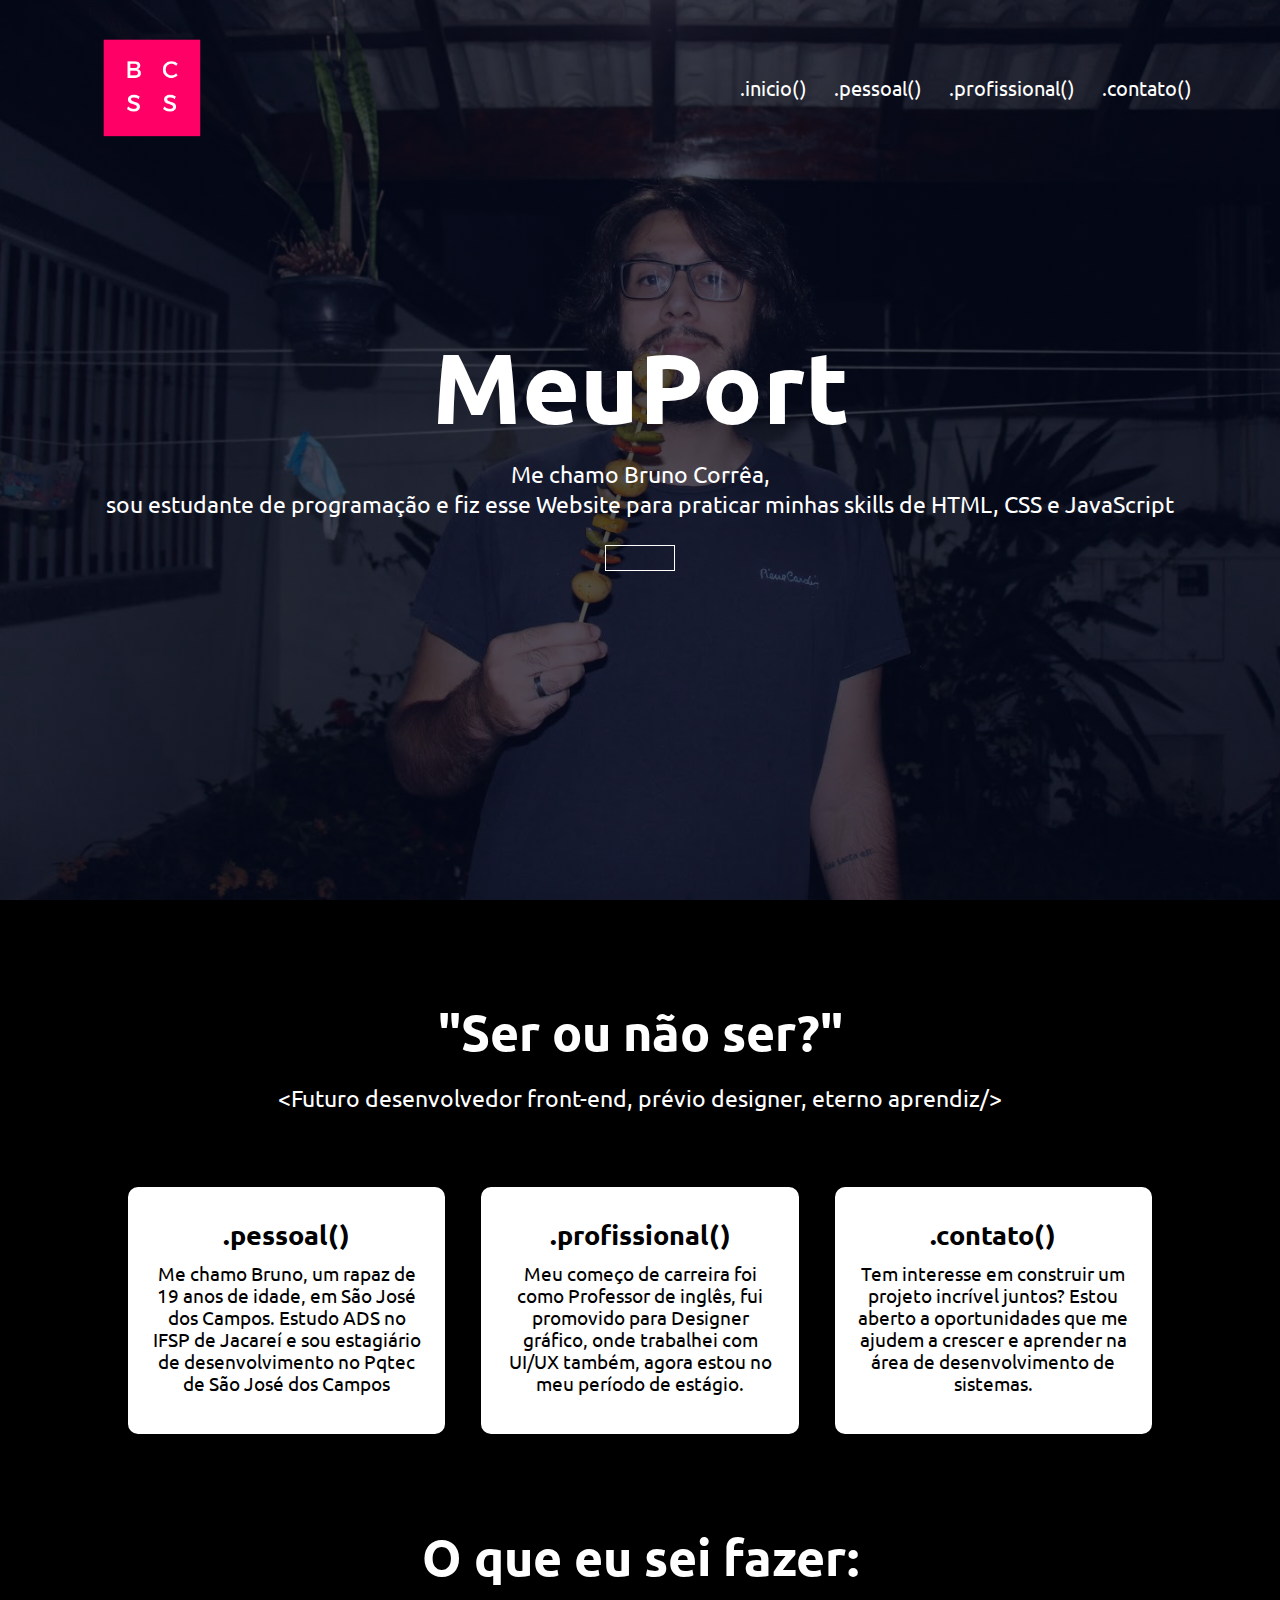
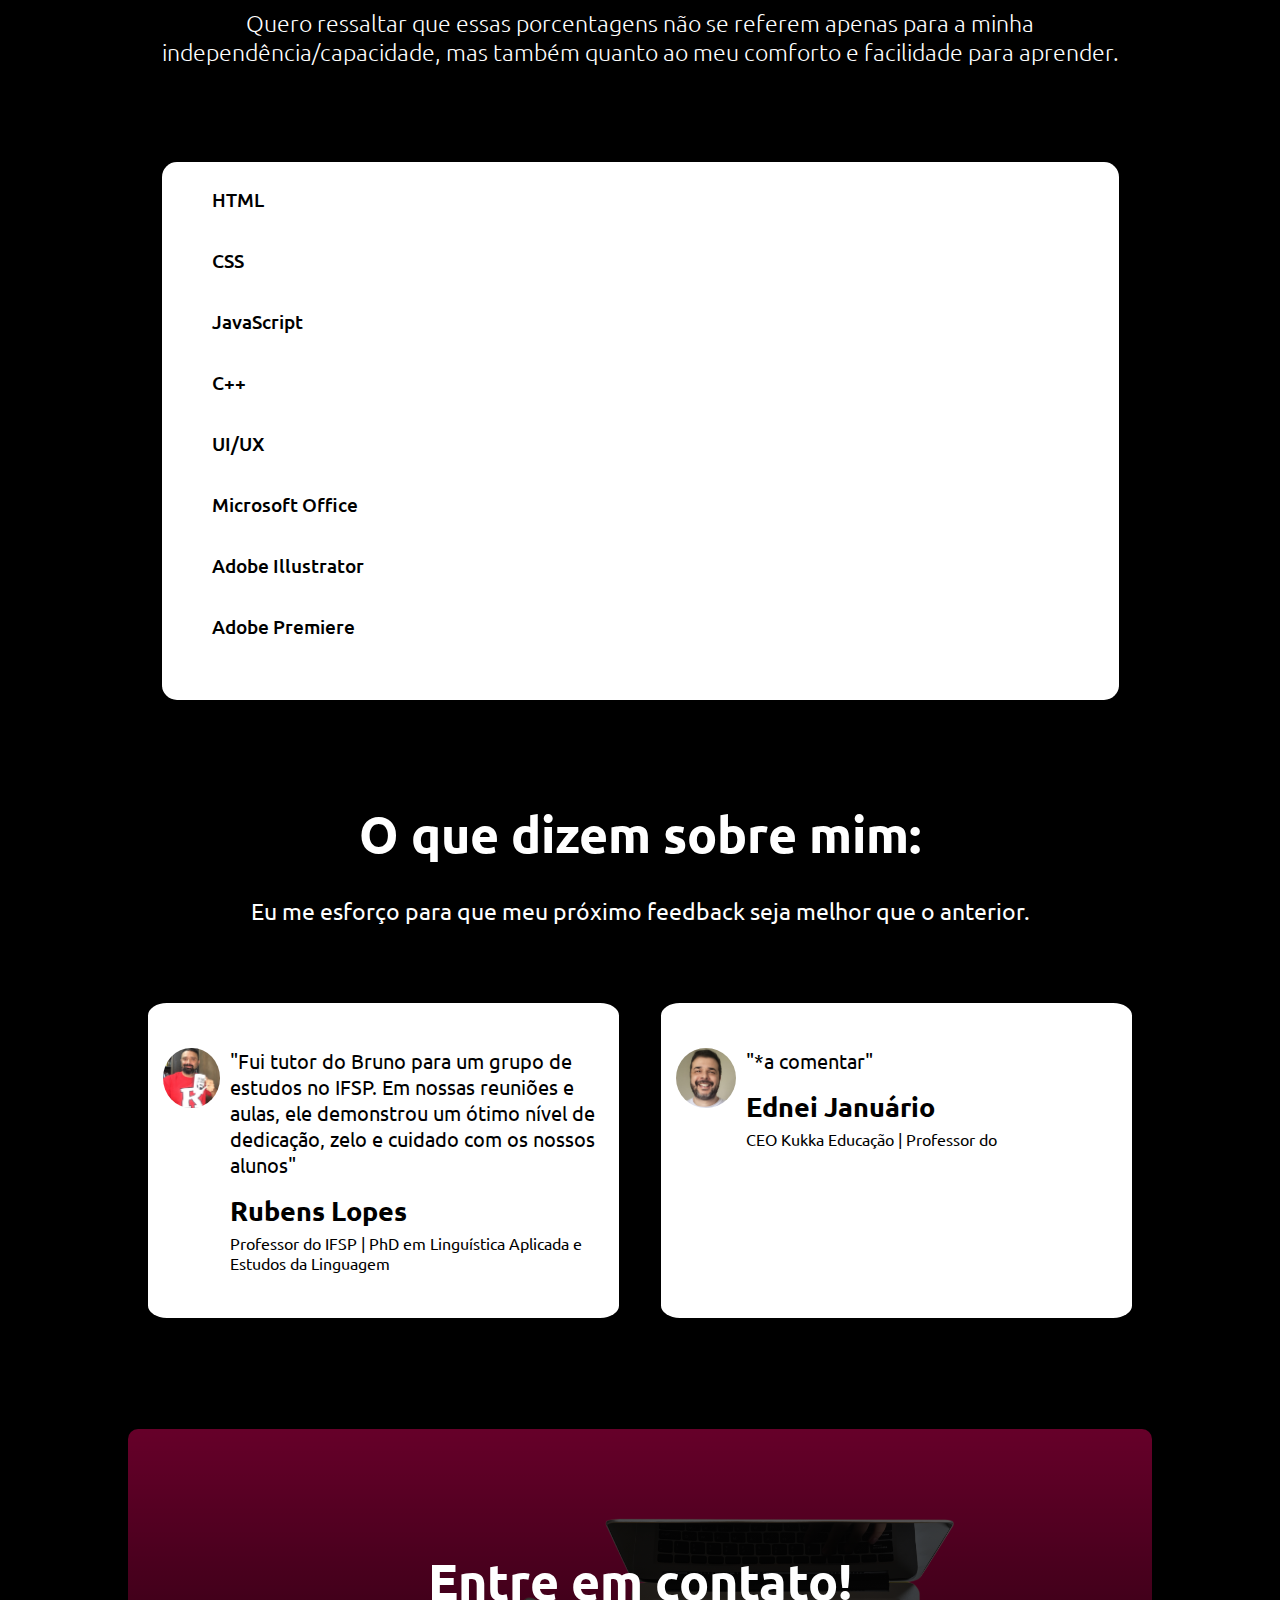
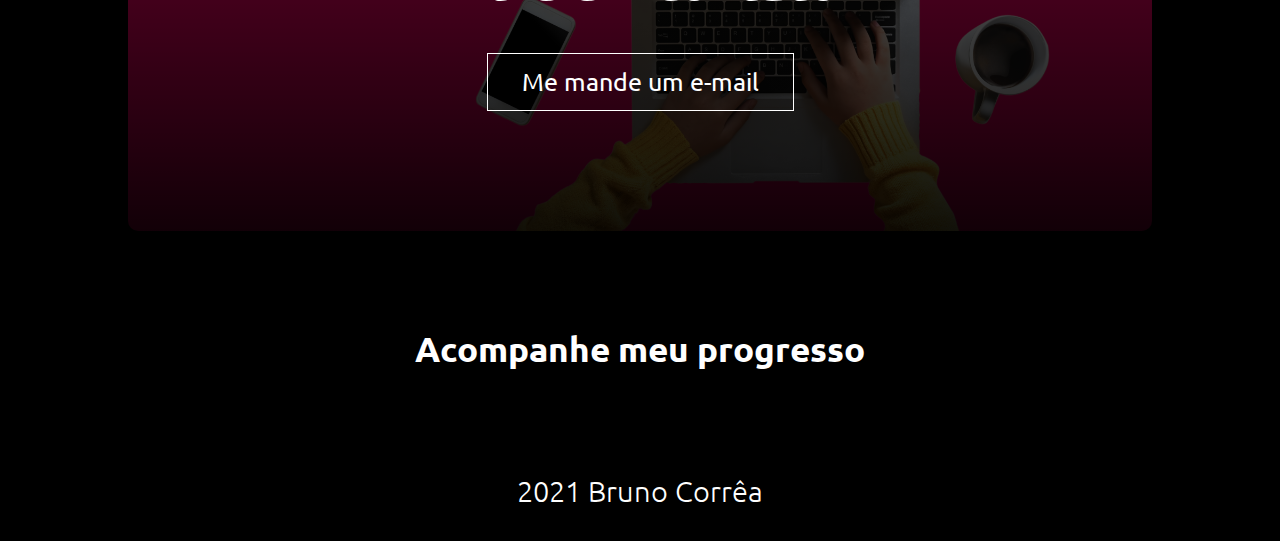
==== commit 23fcef1f: "php corrigido" ====
--- a/index.html
+++ b/index.html
@@ -8,7 +8,15 @@
     <link rel="preconnect" href="https://fonts.googleapis.com">
     <link rel="preconnect" href="https://fonts.gstatic.com" crossorigin>
     <link href="https://fonts.googleapis.com/css2?family=Ubuntu:ital,wght@0,300;0,400;0,500;0,700;1,300;1,400;1,500;1,700&display=swap" rel="stylesheet">  
-    <link rel="stylesheet" href="https://stackpath.bootstrapcdn.com/font-awesome/4.7.0/css/font-awesome.min.css">
+    <link rel="apple-touch-icon" sizes="180x180" href="https://meuport.com/pathtoicons/apple-touch-icon.png">
+    <link rel="icon" type="image/png" sizes="32x32" href="https://meuport.com/pathtoicons/favicon-32x32.png">
+    <link rel="icon" type="image/png" sizes="16x16" href="https://meuport.com/pathtoicons/favicon-16x16.png">
+    <link rel="manifest" href="https://meuport.com/pathtoicons/site.webmanifest">
+    <link rel="mask-icon" href="https://meuport.com/pathtoicons/safari-pinned-tab.svg" color="#5bbad5">
+    <link rel="shortcut icon" href="https://meuport.com/pathtoicons/favicon.ico">
+    <meta name="msapplication-TileColor" content="#da532c">
+    <meta name="msapplication-config" content="https://meuport.com/pathtoicons/browserconfig.xml">
+    <meta name="theme-color" content="#ffffff">
 </head>
 <body>
     <section class="header">
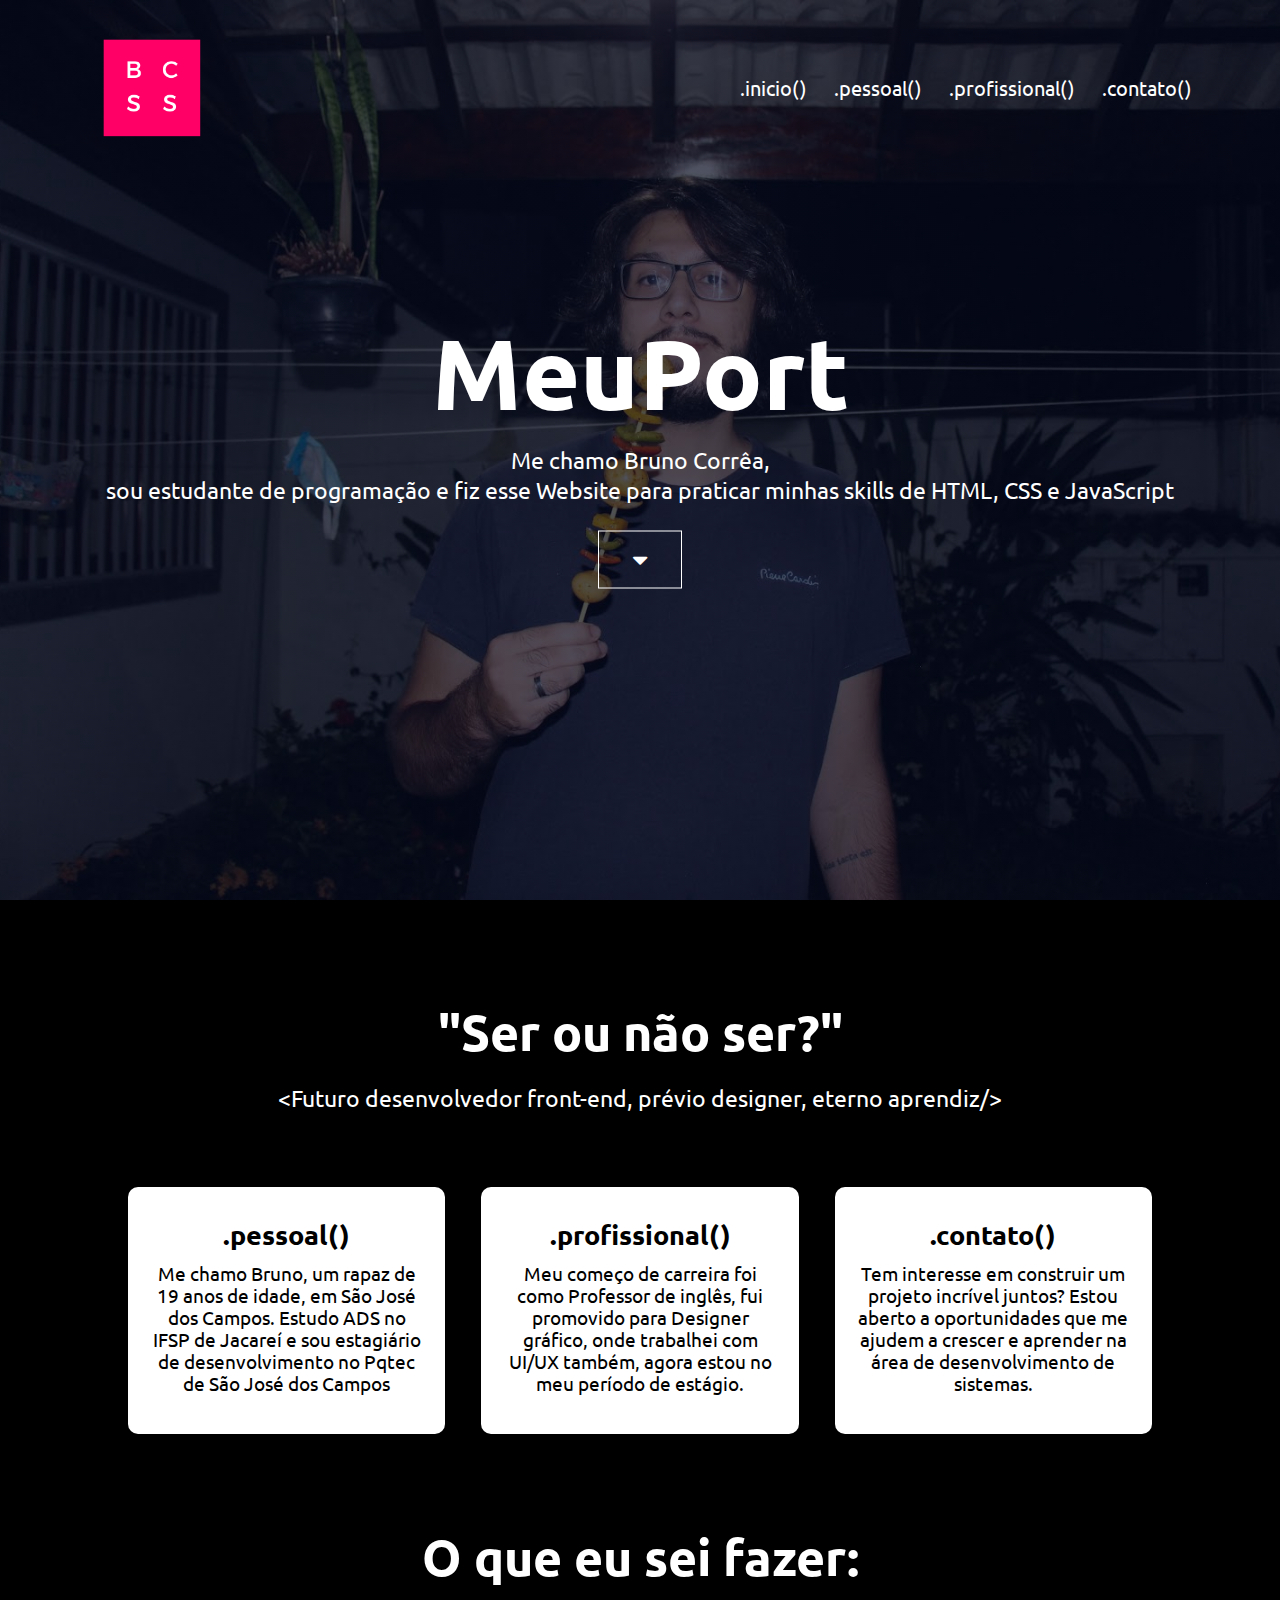
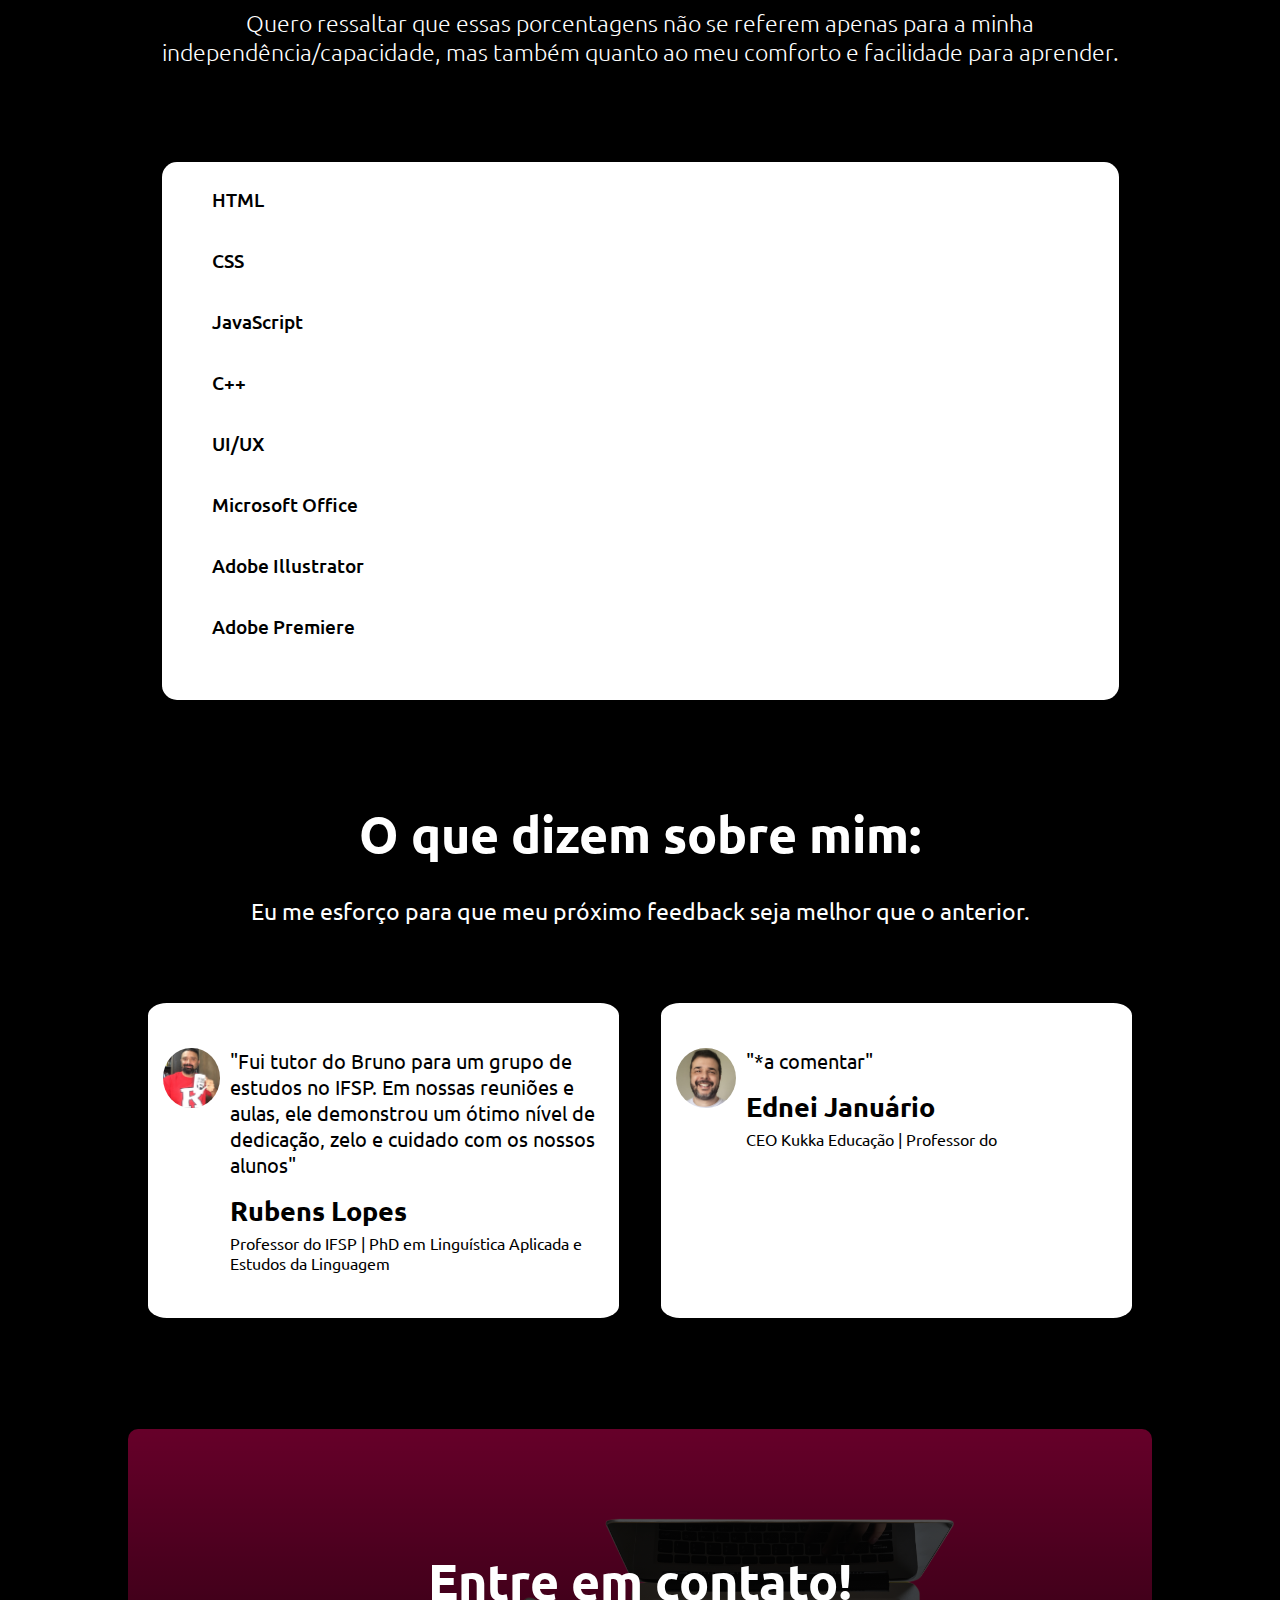
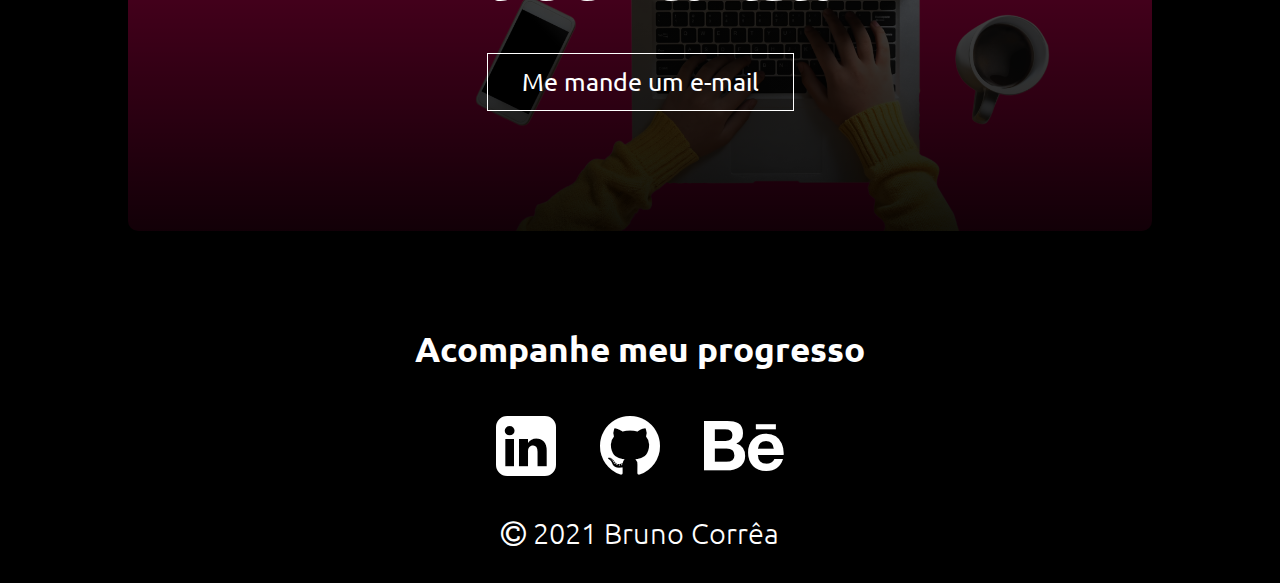
==== commit 231cfee5: "icone e resolucao bug icon" ====
--- a/index.html
+++ b/index.html
@@ -8,15 +8,8 @@
     <link rel="preconnect" href="https://fonts.googleapis.com">
     <link rel="preconnect" href="https://fonts.gstatic.com" crossorigin>
     <link href="https://fonts.googleapis.com/css2?family=Ubuntu:ital,wght@0,300;0,400;0,500;0,700;1,300;1,400;1,500;1,700&display=swap" rel="stylesheet">  
-    <link rel="apple-touch-icon" sizes="180x180" href="https://meuport.com/pathtoicons/apple-touch-icon.png">
-    <link rel="icon" type="image/png" sizes="32x32" href="https://meuport.com/pathtoicons/favicon-32x32.png">
-    <link rel="icon" type="image/png" sizes="16x16" href="https://meuport.com/pathtoicons/favicon-16x16.png">
-    <link rel="manifest" href="https://meuport.com/pathtoicons/site.webmanifest">
-    <link rel="mask-icon" href="https://meuport.com/pathtoicons/safari-pinned-tab.svg" color="#5bbad5">
-    <link rel="shortcut icon" href="https://meuport.com/pathtoicons/favicon.ico">
-    <meta name="msapplication-TileColor" content="#da532c">
-    <meta name="msapplication-config" content="https://meuport.com/pathtoicons/browserconfig.xml">
-    <meta name="theme-color" content="#ffffff">
+    <link rel="stylesheet" href="https://stackpath.bootstrapcdn.com/font-awesome/4.7.0/css/font-awesome.min.css">
+    <link rel="shortcut icon" href="icon.ico">
 </head>
 <body>
     <section class="header">
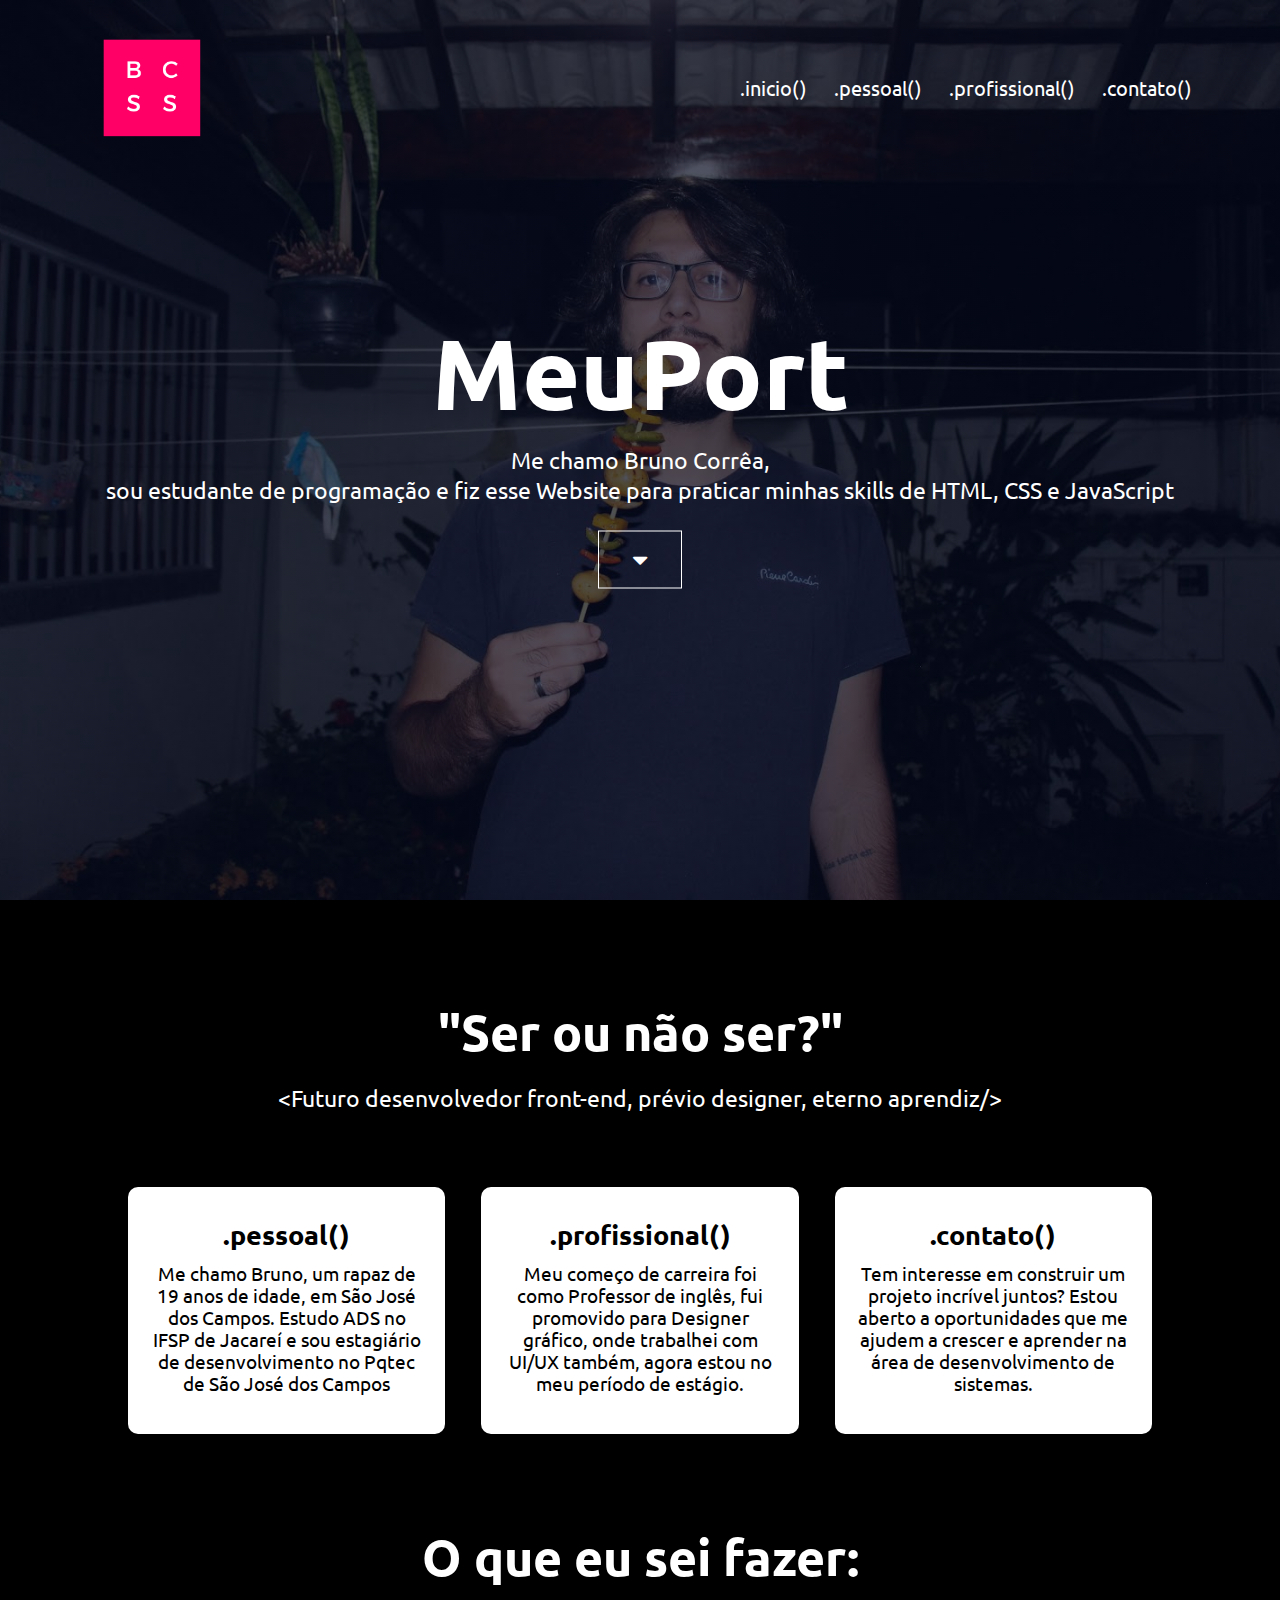
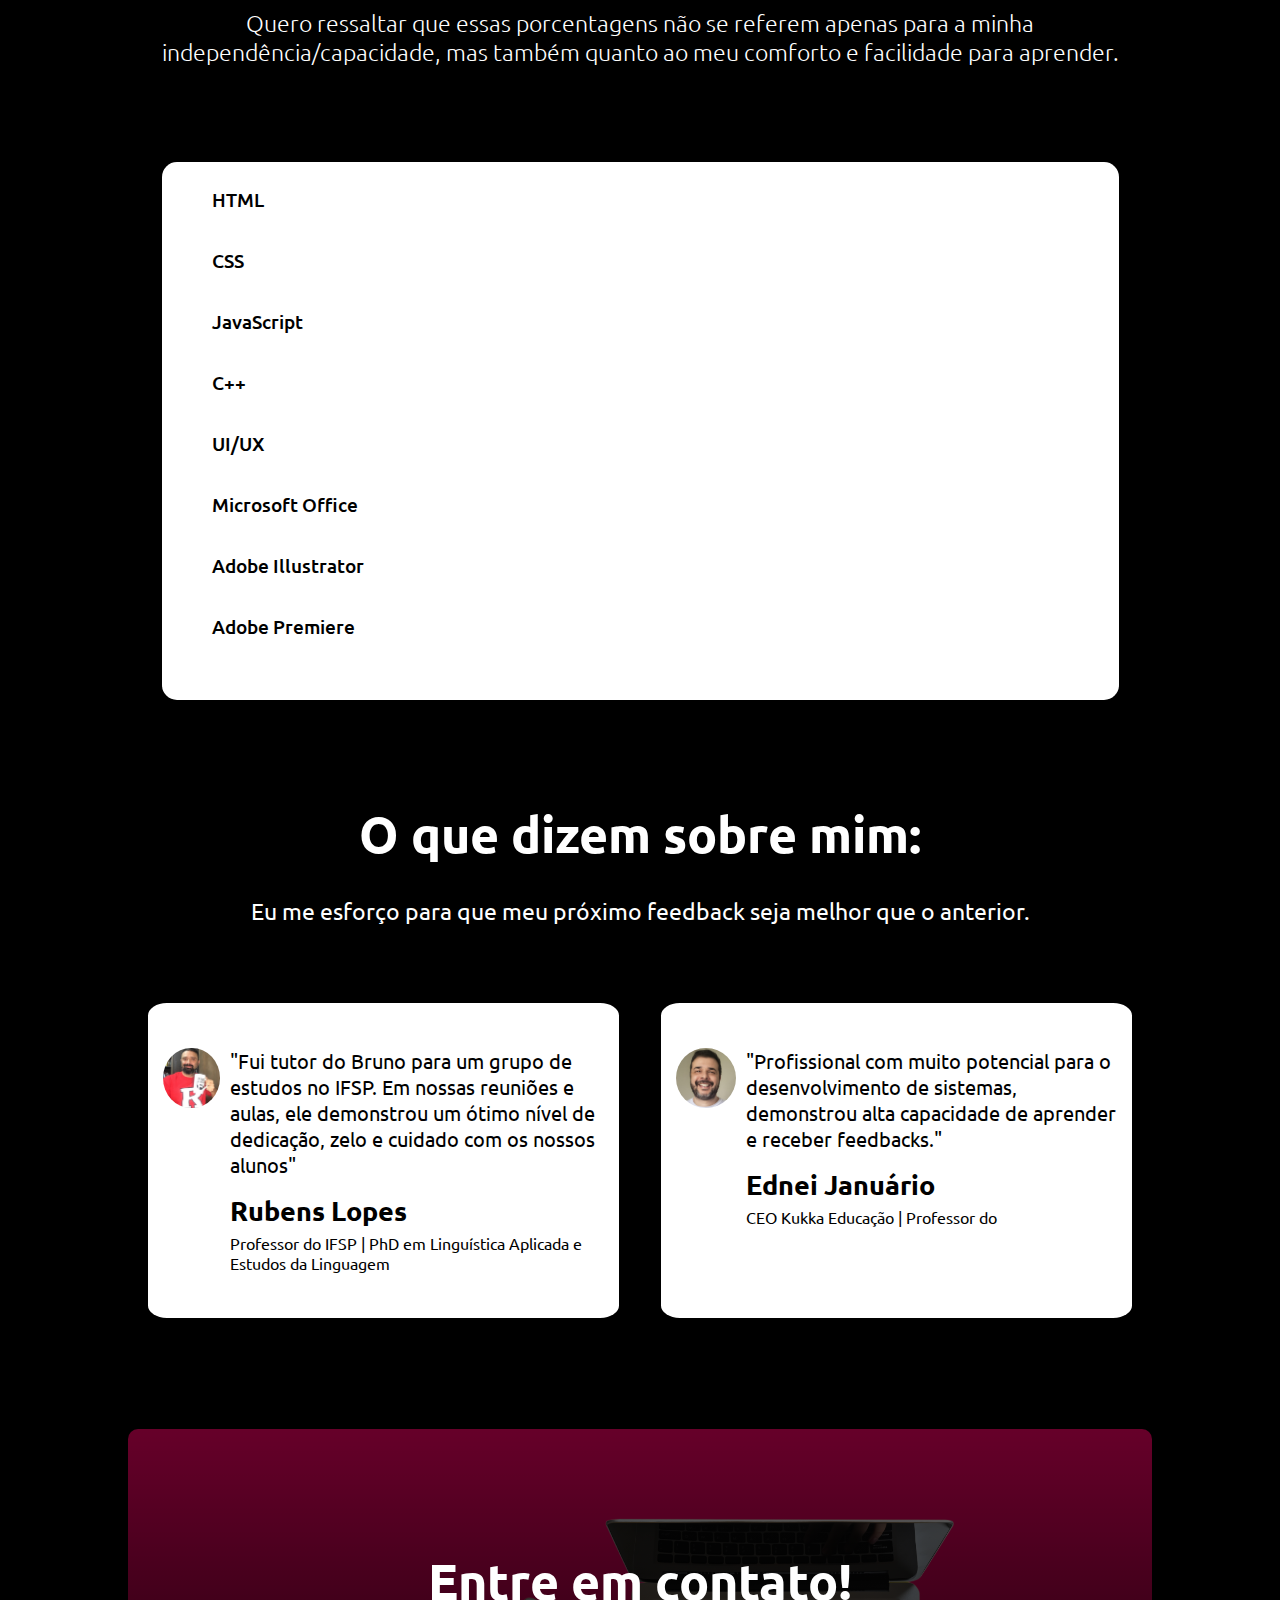
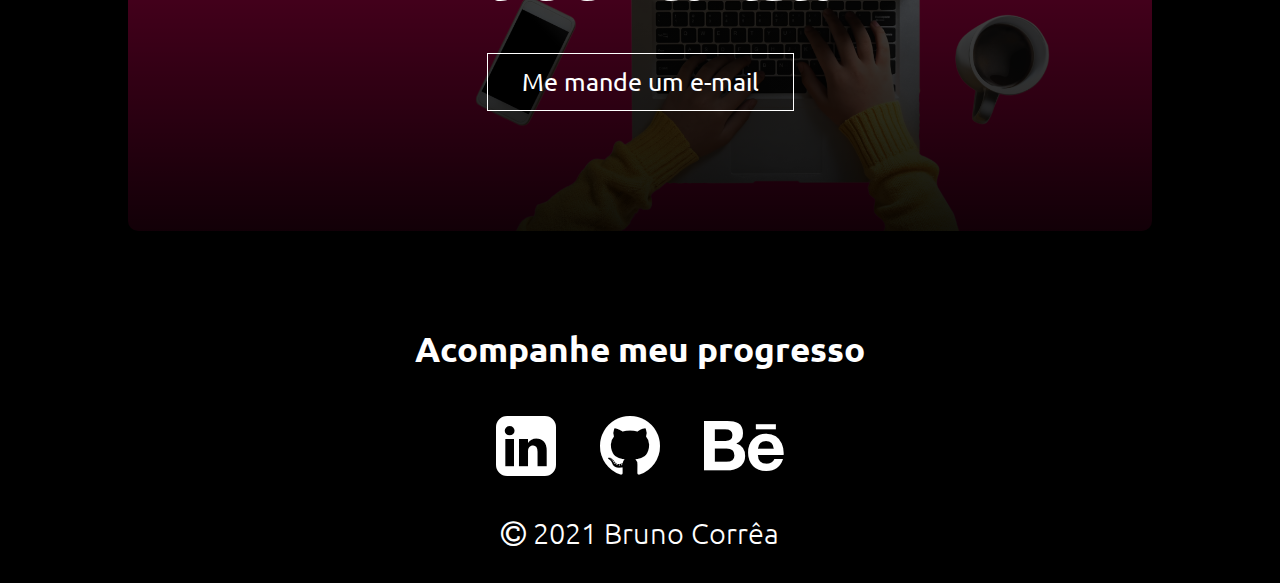
==== commit 6965b42c: "new review" ====
--- a/index.html
+++ b/index.html
@@ -10,6 +10,18 @@
     <link href="https://fonts.googleapis.com/css2?family=Ubuntu:ital,wght@0,300;0,400;0,500;0,700;1,300;1,400;1,500;1,700&display=swap" rel="stylesheet">  
     <link rel="stylesheet" href="https://stackpath.bootstrapcdn.com/font-awesome/4.7.0/css/font-awesome.min.css">
     <link rel="shortcut icon" href="icon.ico">
+
+    <!-- Global site tag (gtag.js) - Google Analytics -->
+<script async src="https://www.googletagmanager.com/gtag/js?id=G-GTJP9MRXGX"></script>
+<script>
+  window.dataLayer = window.dataLayer || [];
+  function gtag(){dataLayer.push(arguments);}
+  gtag('js', new Date());
+
+  gtag('config', 'G-GTJP9MRXGX');
+</script>
+
+
 </head>
 <body>
     <section class="header">
@@ -165,7 +177,7 @@
             <div class="coluna-review">
                 <img src="images/review2.png">
                 <div>
-                    <p>"*a comentar"</p>
+                    <p>"Profissional com muito potencial para o desenvolvimento de sistemas, demonstrou alta capacidade de aprender e receber feedbacks."</p>
                     <h3>Ednei Januário</h3>
                     <h4>CEO Kukka Educação | Professor do  </h4>
                 </div>
@@ -256,4 +268,4 @@
 </script>
 
 </body> 
-</html> +</html> 
--- a/style.css
+++ b/style.css
@@ -278,7 +278,7 @@
 }
 
 .linha.html span {
-    max-width: 60%;
+    max-width: 70%;
 }
 
 .linha.css span {
